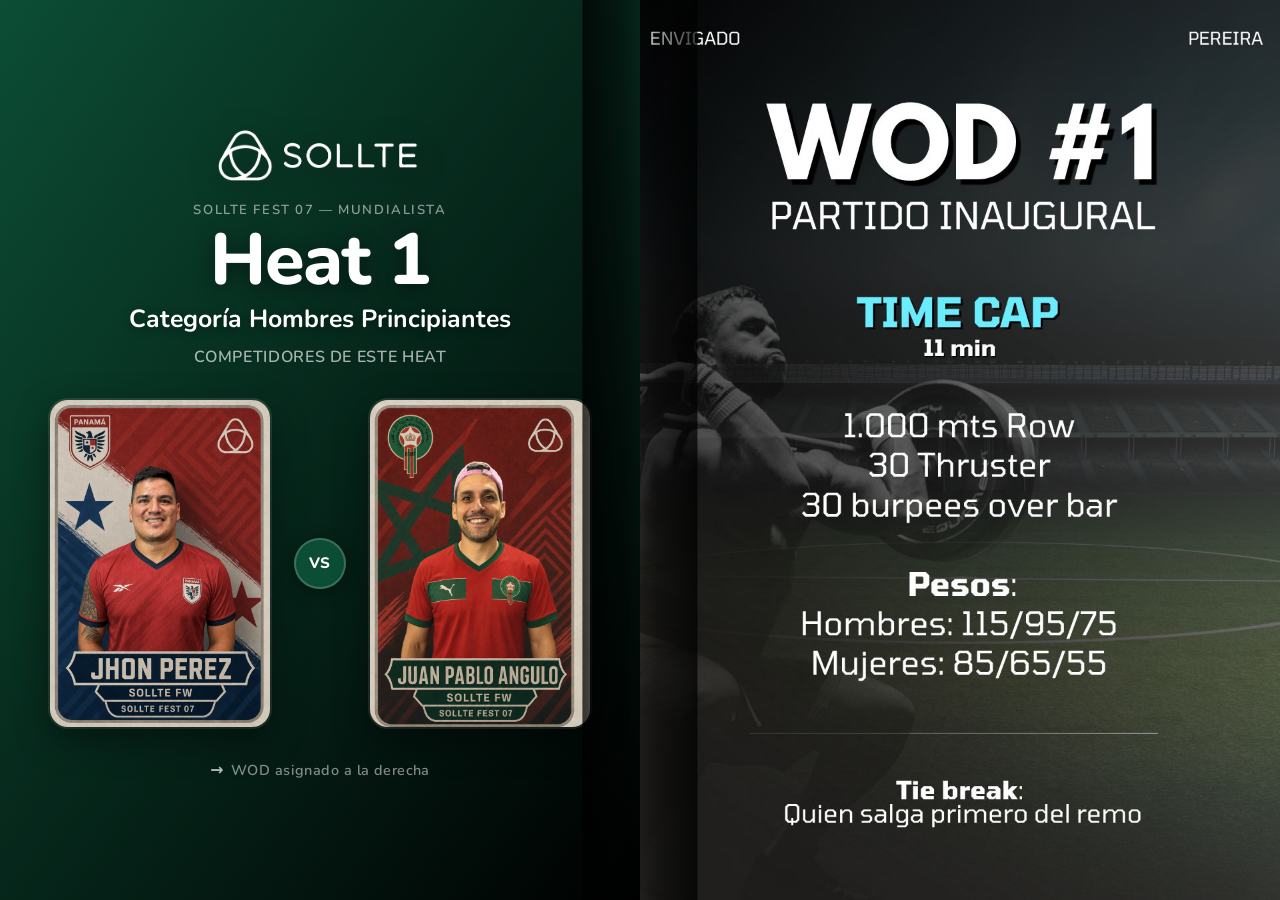
==== heat1/index.html @ 07750040 "Sollte fest 07" ====
<!DOCTYPE html>
<html lang="es">
<head>
  <meta charset="UTF-8" />
  <title>Heat — Sollte Fest 07</title>
  <meta name="viewport" content="width=device-width, initial-scale=1" />
  <meta name="description" content="Heat — Sollte Fest 07 — Mundialista" />
  <meta name="theme-color" content="#0c4d35" />
  <link rel="preconnect" href="https://fonts.googleapis.com">
  <link rel="preconnect" href="https://fonts.gstatic.com" crossorigin>
  <link href="https://fonts.googleapis.com/css2?family=Nunito:wght@400;600;700;800&display=swap" rel="stylesheet">
  <link rel="stylesheet" href="../style.css">
  <link rel="stylesheet" href="../heat/heat.css">
</head>
<body class="heat-page">
  <div class="heat-layout">
    <section class="heat-panel heat-panel--athletes" aria-labelledby="heatTitle">
      <header class="heat-header">
        <img
          src="../assets/sollte_logo_nombre_icono.png"
          alt="Sollte Fest"
          class="heat-logo"
          onerror="this.style.display='none'"
        />
        <p class="heat-eyebrow">Sollte Fest 07 — Mundialista</p>
        <h1 class="heat-title" id="heatTitle">Heat</h1>
        <p class="heat-category" id="heatCategory">Categoría</p>
        <p class="heat-subtitle">Competidores de este heat</p>
      </header>

      <div class="heat-matchup" id="heatMatchup"></div>

      <p class="heat-wod-hint">
        <span class="heat-wod-hint__arrow" aria-hidden="true">→</span>
        WOD asignado a la derecha
      </p>
    </section>

    <section class="heat-panel heat-panel--wod" aria-label="WOD del heat">
      <div class="heat-wod-frame">
        <img
          src="../assets/wods/wod1.jpeg"
          alt="WOD #1 — Partido Inaugural. Time cap 11 min: 1.000 mts Row, 30 Thruster, 30 burpees over bar"
        />
      </div>
    </section>
  </div>

  <script src="../heat/heat.js"></script>
</body>
</html>
---- style.css ----
:root {
    --panel: #ffffffdd;
    --accent: #0c4d35;
    --accent-dark: #083828;
    --text: #111;
    --text-secondary: #555;
    --border: #e2e5e9;
    --radius: 16px;
    --transition: 0.2s ease;
    --bg-green: #0c4d35;
    --success: #4caf50;
    --warning: #ff9800;
    --error: #f44336;
    font-family: 'Nunito', 'Inter', system-ui, -apple-system, BlinkMacSystemFont, "Segoe UI", Roboto, Oxygen;
  }
  
  * { box-sizing: border-box; }
  
  body {
    margin: 0;
    min-height: 100vh;
    display: flex;
    flex-direction: column;
    background: linear-gradient(to bottom right, var(--bg-green) 0%, #000000 100%);
    background-attachment: fixed;
    position: relative;
    overflow-x: hidden;
  }

  main {
    position: relative;
    z-index: 1;
    flex: 1;
    display: flex;
    flex-direction: column;
    gap: clamp(1rem, 2.5vw, 1.75rem);
    padding: clamp(1rem, 2.5vw, 1.75rem) clamp(1rem, 3vw, 2.5rem) clamp(2rem, 5vw, 4rem);
    width: 100%;
    max-width: 1400px;
    margin: 0 auto;
  }
  
  .hero {
    display:flex; justify-content:center; align-items:center;
    min-height:200px;
    text-align: center;
  }
  
  .hero-content {
    display: flex;
    flex-direction: column;
    align-items: center;
    gap: 1.5rem;
  }
  
  .hero-logo img {
    max-width:300px; width:100%;
    filter: drop-shadow(0 8px 20px rgba(0,0,0,.25));
  }
  
  .hero-title {
    font-family: 'Nunito', sans-serif;
    font-size: clamp(2rem, 4vw, 3.5rem);
    font-weight: 800;
    color: #fff;
    margin: 0;
    text-shadow: 0 2px 12px rgba(13, 77, 53, 0.55), 0 1px 3px rgba(0, 0, 0, 0.35);
    letter-spacing: -0.5px;
  }
  
  .results-section { 
    position:relative; 
    max-width: 1200px;
    margin: 0 auto;
    width: 100%;
  }
  
  .results-header {
    display: flex;
    justify-content: space-between;
    align-items: center;
    margin-bottom: 1rem;
    flex-wrap: wrap;
    gap: 1rem;
  }
  
  .results-title {
    font-family: 'Nunito', sans-serif;
    font-size: clamp(1.5rem, 3vw, 2rem);
    font-weight: 700;
    color: #fff;
    margin: 0;
    text-shadow: 0 2px 10px rgba(0, 0, 0, 0.35);
  }
  
  .results-controls { 
    display:flex; 
    gap:.75rem; 
    align-items:center; 
    flex-wrap:wrap; 
  }

  .results-controls label {
    color: #fff;
    text-shadow: 0 1px 6px rgba(0, 0, 0, 0.35);
    font-weight: 600;
  }
  
  .results-controls button {
    font: inherit;
    padding: .55rem .9rem;
    border-radius: var(--radius);
    border: 1px solid var(--border);
    background: #fff;
    cursor: pointer;
    transition: var(--transition);
  }

  .results-controls button:focus {
    outline: 2px solid var(--accent);
    outline-offset: 2px;
  }

  .visually-hidden {
    position: absolute;
    width: 1px;
    height: 1px;
    padding: 0;
    margin: -1px;
    overflow: hidden;
    clip: rect(0, 0, 0, 0);
    border: 0;
  }

  .categoria-picker {
    display: flex;
    flex-direction: column;
    gap: 0.35rem;
    min-width: min(100%, 300px);
    flex: 1 1 220px;
  }

  .categoria-picker__label {
    font-size: clamp(0.85rem, 2vw, 0.95rem);
    font-weight: 600;
    color: #fff;
    text-shadow: 0 1px 6px rgba(0, 0, 0, 0.35);
  }

  .categoria-picker__wrap {
    position: relative;
  }

  .categoria-picker__trigger {
    width: 100%;
    display: flex;
    align-items: center;
    justify-content: space-between;
    gap: 0.5rem;
    padding: 0.7rem 1rem;
    font: inherit;
    font-size: clamp(1rem, 2.8vw, 1.1rem);
    font-weight: 700;
    color: var(--text);
    background: #fff;
    border: 1px solid var(--border);
    border-radius: var(--radius);
    cursor: pointer;
    min-height: 50px;
    transition: var(--transition);
    box-shadow: 0 2px 10px rgba(0, 0, 0, 0.1);
  }

  .categoria-picker__trigger:hover {
    border-color: var(--accent);
  }

  .categoria-picker__trigger[aria-expanded="true"] {
    border-color: var(--accent);
    box-shadow: 0 0 0 3px rgba(12, 77, 53, 0.18);
  }

  .categoria-picker__value {
    text-align: left;
    flex: 1;
    white-space: nowrap;
    overflow: hidden;
    text-overflow: ellipsis;
  }

  .categoria-picker__icon {
    color: var(--accent);
    font-size: 1rem;
    line-height: 1;
    transition: transform 0.2s ease;
    flex-shrink: 0;
  }

  .categoria-picker__trigger[aria-expanded="true"] .categoria-picker__icon {
    transform: rotate(180deg);
  }

  .categoria-picker__menu {
    position: absolute;
    top: calc(100% + 8px);
    left: 0;
    right: 0;
    z-index: 200;
    margin: 0;
    padding: 0.45rem;
    list-style: none;
    background: #fff;
    border: 1px solid var(--border);
    border-radius: var(--radius);
    box-shadow: 0 10px 32px rgba(0, 0, 0, 0.2);
    max-height: min(65vh, 340px);
    overflow-y: auto;
    -webkit-overflow-scrolling: touch;
  }

  .categoria-picker__menu:not([hidden]) {
    display: block;
  }

  .categoria-picker__menu [role="option"] {
    display: flex;
    align-items: center;
    gap: 0.65rem;
    padding: 0.85rem 1rem;
    font-size: clamp(1rem, 2.8vw, 1.1rem);
    font-weight: 600;
    color: var(--text);
    border-radius: calc(var(--radius) - 4px);
    cursor: pointer;
    min-height: 50px;
    transition: background 0.15s ease;
  }

  .categoria-picker__menu [role="option"]::before {
    content: '';
    width: 1.1rem;
    flex-shrink: 0;
    font-weight: 800;
    text-align: center;
  }

  .categoria-picker__menu [role="option"].is-selected::before {
    content: '✓';
    color: #fff;
  }

  .categoria-picker__menu [role="option"]:hover,
  .categoria-picker__menu [role="option"]:focus {
    background: #e8f2ee;
    outline: none;
  }

  .categoria-picker__menu [role="option"].is-selected {
    background: var(--accent);
    color: #fff;
  }

  .categoria-picker__menu [role="option"].is-selected:hover {
    background: var(--accent-dark);
  }
  
  .results-controls button {
    background: var(--accent);
    border:1px solid var(--accent-dark);
    color: #fff;
    font-weight:600;
    min-width: 44px;
    height: 44px;
    display: flex;
    align-items: center;
    justify-content: center;
  }
  
  .results-controls button:hover { 
    background:var(--accent-dark); 
    color:#fff; 
    transform: translateY(-1px);
    box-shadow: 0 4px 12px rgba(12, 77, 53, 0.35);
  }
  
  .inline {
    font-size:.8rem; display:flex; gap:.4rem; align-items:center;
    background:#ffffff80; padding:.45rem .7rem;
    border:1px solid var(--border);
    border-radius: var(--radius);
    backdrop-filter: blur(6px);
  }
  
  .table-wrapper {
    background: var(--panel);
    border:1px solid var(--border);
    border-radius: var(--radius);
    padding:1rem;
    box-shadow:0 6px 22px -10px rgba(0,0,0,.25);
    backdrop-filter: blur(14px) saturate(1.2);
    width: 100%;
    position: relative;
  }
  
  .update-info {
    position: absolute;
    bottom: 0.5rem;
    right: 1rem;
    font-size:.7rem; 
    color:var(--text-secondary);
    background: rgba(255,255,255,0.8);
    padding: 0.25rem 0.5rem;
    border-radius: 4px;
    backdrop-filter: blur(4px);
  }
  
  /* Tabla responsiva sin scroll horizontal - nombres completos */
  #tablaResultados { 
    width:100%; 
    border-collapse:collapse; 
    font-size:.9rem; 
    table-layout: fixed;
  }
  
  #tablaResultados thead th {
    text-align:left; 
    padding:.65rem .6rem;
    background:linear-gradient(135deg, #1b1b1b, #2d2d2d); 
    color:#fff;
    font-weight:600; 
    letter-spacing:.5px;
    border-bottom: 2px solid var(--accent);
  }
  
  /* Definir anchos de columnas */
  #tablaResultados th:nth-child(1), 
  #tablaResultados td:nth-child(1) {
    width: 60px; /* Columna del ranking */
  }
  
  #tablaResultados th:nth-child(2), 
  #tablaResultados td:nth-child(2) {
    width: calc(100% - 120px); /* Columna del equipo (resto del espacio) */
  }
  
  #tablaResultados th:nth-child(3), 
  #tablaResultados td:nth-child(3) {
    width: 60px; /* Columna del total */
    text-align: center;
  }
  
  #tablaResultados tbody td {
    padding:.55rem .6rem;
    border-bottom:1px solid var(--border);
    transition: var(--transition);
    vertical-align: top; /* Cambiado a top para mejor alineación con múltiples líneas */
  }
  
  #tablaResultados tbody tr:last-child td { border-bottom:none; }
  #tablaResultados tbody tr { 
    transition:var(--transition); 
    cursor: pointer;
  }
  #tablaResultados tbody tr:hover { 
    background: linear-gradient(90deg, #e8f2ee, #d4ebe3);
    transform: translateX(2px);
  }
  
  /* Estilos para filas desplegables */
  .team-row {
    background: #fafafa;
  }
  
  .team-row:hover {
    background: linear-gradient(90deg, #e8f2ee, #d4ebe3);
  }
  
  .team-name {
    cursor: pointer;
    font-weight: 600;
    color: var(--text);
    transition: var(--transition);
    display: block;
    word-wrap: break-word; /* Permite saltos de línea en palabras largas */
    word-break: break-word; /* Rompe palabras muy largas si es necesario */
    white-space: normal; /* Permite múltiples líneas */
    line-height: 1.3; /* Mejor espaciado entre líneas */
    min-height: 1.3em; /* Altura mínima para una línea */
  }
  
  .team-name:hover {
    color: var(--accent-dark);
  }
  
  .expand-icon {
    display: inline-block;
    margin-right: 0.5rem;
    transition: var(--transition);
    font-weight: bold;
    color: var(--accent);
    flex-shrink: 0;
    vertical-align: top; /* Alinea el icono con la primera línea */
    margin-top: 0.1rem; /* Ajuste fino para alineación */
  }
  
  .expand-icon.expanded {
    transform: rotate(90deg);
  }
  
  .wod-details {
    display: none;
    background: #f8f9fa;
    border-left: 4px solid var(--accent);
  }
  
  .wod-details.show {
    display: table-row;
  }
  
  .wod-details td {
    padding: 0.75rem 0.6rem;
    background: #f8f9fa;
    font-size: 0.85rem;
    color: var(--text-secondary);
  }
  
  .wod-details td:first-child {
    padding-left: 2rem;
  }
  
  .rank-badge {
    font-weight:600; 
    background:var(--accent);
    color: #fff;
    border-radius:999px; 
    padding:.28rem .55rem;
    display:inline-block; 
    min-width:2rem; 
    text-align:center;
    transition: var(--transition);
    vertical-align: top; /* Alinea con la primera línea del nombre */
    margin-top: 0.1rem; /* Ajuste fino para alineación */
  }
  .top1 { 
    background: linear-gradient(135deg,#ffd700,#ffed4e); 
    color: #000;
    font-weight: 700;
    box-shadow: 0 2px 8px rgba(255, 215, 0, 0.4);
  }
  .top2 { 
    background: linear-gradient(135deg,#c0c0c0,#e6e6e6); 
    color: #333;
    font-weight: 700;
    box-shadow: 0 2px 8px rgba(192, 192, 192, 0.4);
  }
  .top3 { 
    background: linear-gradient(135deg,#cd7f32,#e4b37a); 
    color: #fff;
    font-weight: 700;
    box-shadow: 0 2px 8px rgba(205, 127, 50, 0.4);
  }
  
  /* Responsive - Mobile First */
  @media (max-width:480px){
    .results-header { 
      flex-direction: column;
      align-items: stretch;
    }
    .results-controls { 
      flex-direction: column;
      align-items: stretch;
    }
    .categoria-picker {
      width: 100%;
      min-width: 0;
      flex: none;
    }
    .results-title {
      font-size: 1.5rem;
      text-align: center;
    }
    .hero {
      min-height: 140px;
    }
    .hero-content {
      gap: 0.85rem;
    }
    .hero-logo img {
      max-width: 200px;
    }
    .hero-title {
      font-size: clamp(1.35rem, 5vw, 2rem);
      line-height: 1.15;
    }
    .update-info {
      position: static;
      text-align: center;
      margin-top: 1rem;
    }
    
    /* Ajustes específicos para móviles */
    #tablaResultados {
      font-size: 0.8rem;
    }
    
    #tablaResultados th:nth-child(1), 
    #tablaResultados td:nth-child(1) {
      width: 50px; /* Ranking más pequeño en móviles */
    }
    
    #tablaResultados th:nth-child(2), 
    #tablaResultados td:nth-child(2) {
      width: calc(100% - 110px); /* Más espacio para nombres */
    }
    
    #tablaResultados th:nth-child(3), 
    #tablaResultados td:nth-child(3) {
      width: 60px; /* Total */
    }
    
    #tablaResultados thead th,
    #tablaResultados tbody td {
      padding: 0.4rem 0.3rem;
    }
    
    .team-name {
      font-size: 0.75rem;
      line-height: 1.2; /* Espaciado más compacto en móviles */
    }
    
    .expand-icon {
      margin-right: 0.3rem;
      font-size: 0.8rem;
    }
    
    .rank-badge {
      padding: 0.2rem 0.4rem;
      min-width: 1.8rem;
      font-size: 0.75rem;
    }
  }
  
  @media (max-width:780px) and (min-width:481px){
    .results-header { 
      flex-direction: column;
      align-items: stretch;
    }
    .results-controls { 
      justify-content: center;
    }
    .inline { order:4; }
    .update-info {
      position: static;
      text-align: center;
      margin-top: 1rem;
    }
    
    #tablaResultados {
      font-size: 0.85rem;
    }
    
    .team-name {
      font-size: 0.8rem;
      line-height: 1.25;
    }
  }
  
  footer {
    position: relative;
    z-index: 2;
    text-align: center;
    padding: clamp(0.75rem, 2vw, 1.25rem);
    font-size: clamp(0.65rem, 1.5vw, 0.8rem);
    color: var(--text-secondary);
    background: #ffffffc9;
    backdrop-filter: blur(8px);
    flex-shrink: 0;
  }
  
  /* Animaciones de carga */
  @keyframes fadeIn {
    from { opacity: 0; transform: translateY(10px); }
    to { opacity: 1; transform: translateY(0); }
  }
  
  .results-section {
    animation: fadeIn 0.5s ease-out;
  }
  
  /* Mensaje placeholder / sin datos */
  #tablaResultados tbody tr td[colspan],
  #tablaResultados tbody tr td.results-placeholder {
    text-align: center;
    padding: 2.5rem 1.5rem !important;
    color: var(--text-secondary);
    font-style: normal;
  }

  .results-placeholder {
    font-size: clamp(1rem, 2.5vw, 1.15rem);
    font-weight: 600;
    line-height: 1.5;
    color: var(--text-secondary);
  }

.patrocinadores-section {
  margin-top: clamp(1.5rem, 4vw, 2.5rem);
  margin-bottom: clamp(1rem, 3vw, 2rem);
  padding: 0 clamp(0.25rem, 2vw, 1rem);
  text-align: center;
  width: 100%;
}

.patrocinadores-title {
  font-family: 'Nunito', sans-serif;
  font-size: clamp(1.1rem, 2.5vw, 1.6rem);
  font-weight: 700;
  margin-bottom: clamp(0.9rem, 2.5vw, 1.5rem);
  color: #fff;
  letter-spacing: 1px;
  text-shadow: 0 2px 10px rgba(0, 0, 0, 0.4);
}

.patrocinadores-grid {
  display: grid;
  grid-template-columns: repeat(3, minmax(0, 1fr));
  gap: clamp(0.55rem, 2vw, 1.25rem);
  justify-items: center;
  width: 100%;
  max-width: min(100%, 540px);
  margin: 0 auto;
}

.patrocinador-logo-box {
  width: 100%;
  max-width: 130px;
  aspect-ratio: 1;
  background: rgba(255, 255, 255, 0.92);
  border-radius: clamp(12px, 2vw, 18px);
  box-shadow: 0 4px 18px 0 rgba(0, 0, 0, 0.15), 0 1.5px 6px 0 rgba(0, 0, 0, 0.1);
  display: flex;
  align-items: center;
  justify-content: center;
  overflow: hidden;
  transition: box-shadow 0.2s, transform 0.2s;
}

.patrocinador-logo-box:hover {
  box-shadow: 0 8px 24px 0 rgba(0, 0, 0, 0.2), 0 2px 8px 0 rgba(0, 0, 0, 0.13);
  transform: translateY(-2px);
}

.patrocinador-logo-img {
  max-width: 82%;
  max-height: 82%;
  width: auto;
  height: auto;
  object-fit: contain;
  background: #fff;
  border-radius: clamp(8px, 1.5vw, 12px);
  box-shadow: 0 0 0 2px #fff, 0 2px 8px 0 rgba(0, 0, 0, 0.07);
}

/* Tablet: 3×2 */
@media (min-width: 600px) {
  .patrocinadores-grid {
    max-width: 620px;
    gap: clamp(0.75rem, 2vw, 1.25rem);
  }

  .patrocinador-logo-box {
    max-width: 150px;
  }
}

/* Desktop: fila única (5 o 6 logos) */
@media (min-width: 900px) {
  .patrocinadores-grid {
    grid-template-columns: repeat(auto-fit, minmax(130px, 1fr));
    max-width: 960px;
    gap: 1.25rem;
  }

  .patrocinador-logo-box {
    max-width: 140px;
  }
}

/* Monitores grandes */
@media (min-width: 1200px) {
  .patrocinadores-grid {
    max-width: 1100px;
    gap: 1.5rem;
  }

  .patrocinador-logo-box {
    max-width: 155px;
  }
}

/* TV / pantallas muy grandes */
@media (min-width: 1920px) {
  main {
    max-width: 1800px;
    gap: 2.5rem;
    padding: 2.5rem 4rem 5rem;
  }

  .hero-logo img {
    max-width: 420px;
  }

  .hero-title {
    font-size: 4rem;
  }

  .results-title {
    font-size: 2.5rem;
  }

  #tablaResultados {
    font-size: 1.15rem;
  }

  .patrocinadores-title {
    font-size: 2rem;
  }

  .patrocinadores-grid {
    max-width: 1500px;
    gap: 2rem;
  }

  .patrocinador-logo-box {
    max-width: 200px;
  }
}
  
.descalificado-row {
  background: #d32f2f !important;
  color: #fff !important;
}
.descalificado-row td, .descalificado-row th {
  color: #fff !important;
}

.leader-banner {
  display: inline-flex;
  align-items: center;
  margin-left: 0.9rem;
  margin-right: 0;
  position: relative;
  height: 1.3rem;
}
.leader-banner + .classificado-banner {
  margin-left: 10px;
}
.leader-ribbon {
  background: linear-gradient(90deg, #c62828 0%, #e53935 100%);
  color: #fff;
  font-weight: 800;
  font-size: 0.82rem;
  padding: 0.08rem 0.7rem;
  border-radius: 0.25rem;
  box-shadow: 0 2px 8px rgba(198,40,40,0.15);
  letter-spacing: 1px;
  position: relative;
  z-index: 1;
  text-shadow: 1px 1px 2px rgba(0,0,0,0.08);
}
.leader-ribbon::before, .leader-ribbon::after {
  content: '';
  position: absolute;
  top: 50%;
  width: 0.4rem;
  height: 0.7rem;
  background: #b71c1c;
  z-index: 0;
  transform: translateY(-50%);
}
.leader-ribbon::before {
  left: -0.4rem;
  clip-path: polygon(100% 0, 0 50%, 100% 100%);
}
.leader-ribbon::after {
  right: -0.4rem;
  clip-path: polygon(0 0, 100% 50%, 0 100%);
}
.classificado-banner {
  display: inline-flex;
  align-items: center;
  margin-left: 0.6rem;
  margin-right: 0;
  position: relative;
  height: 1.1rem;
}
.classificado-ribbon {
  background: linear-gradient(90deg, #388e3c 0%, #43a047 100%);
  color: #fff;
  font-weight: 700;
  font-size: 0.75rem;
  padding: 0.05rem 0.55rem;
  border-radius: 0.22rem;
  box-shadow: 0 2px 8px rgba(56,142,60,0.12);
  letter-spacing: 1px;
  position: relative;
  z-index: 1;
  text-shadow: 1px 1px 2px rgba(0,0,0,0.08);
}
.classificado-ribbon::before, .classificado-ribbon::after {
  content: '';
  position: absolute;
  top: 50%;
  width: 0.32rem;
  height: 0.55rem;
  background: #2e7031;
  z-index: 0;
  transform: translateY(-50%);
}
.classificado-ribbon::before {
  left: -0.32rem;
  clip-path: polygon(100% 0, 0 50%, 100% 100%);
}
.classificado-ribbon::after {
  right: -0.32rem;
  clip-path: polygon(0 0, 100% 50%, 0 100%);
}
@media (max-width: 600px) {
  .leader-banner {
    height: 1rem;
  }
  .leader-ribbon {
    font-size: 0.7rem;
    padding: 0.05rem 0.45rem;
  }
  .leader-ribbon::before, .leader-ribbon::after {
    width: 0.28rem;
    height: 0.5rem;
  }
  .classificado-banner {
    height: 0.85rem;
  }
  .classificado-ribbon {
    font-size: 0.62rem;
    padding: 0.03rem 0.32rem;
  }
  .classificado-ribbon::before, .classificado-ribbon::after {
    width: 0.18rem;
    height: 0.32rem;
  }
}
---- heat/heat.css ----
.heat-page {
  min-height: 100vh;
  min-height: 100dvh;
  display: flex;
  overflow: hidden;
}

.heat-layout {
  position: relative;
  display: grid;
  grid-template-columns: 1fr 1fr;
  width: 100%;
  min-height: 100vh;
  min-height: 100dvh;
}

.heat-layout::after {
  content: "";
  position: absolute;
  top: 0;
  bottom: 0;
  left: 50%;
  transform: translateX(-50%);
  width: clamp(72px, 9vw, 140px);
  background: linear-gradient(
    to right,
    rgba(0, 0, 0, 0.75) 0%,
    rgba(0, 0, 0, 0.35) 35%,
    transparent 50%,
    rgba(0, 0, 0, 0.35) 65%,
    rgba(0, 0, 0, 0.75) 100%
  );
  pointer-events: none;
  z-index: 2;
}

.heat-panel--athletes {
  position: relative;
  display: flex;
  flex-direction: column;
  align-items: center;
  justify-content: center;
  gap: clamp(1.25rem, 3vw, 2rem);
  padding: clamp(1.25rem, 3.5vw, 3rem);
  background: linear-gradient(to bottom right, var(--bg-green) 0%, #000000 100%);
}

.heat-header {
  display: flex;
  flex-direction: column;
  align-items: center;
  text-align: center;
  width: 100%;
}

.heat-logo {
  display: block;
  max-width: clamp(140px, 22vw, 220px);
  width: 100%;
  margin: 0 auto 0.75rem;
  filter: drop-shadow(0 6px 16px rgba(0, 0, 0, 0.35));
}

.heat-eyebrow {
  margin: 0 0 0.35rem;
  font-size: clamp(0.7rem, 1.6vw, 0.82rem);
  font-weight: 600;
  letter-spacing: 0.12em;
  text-transform: uppercase;
  color: rgba(255, 255, 255, 0.55);
}

.heat-title {
  margin: 0;
  font-size: clamp(2.5rem, 7vw, 4.5rem);
  font-weight: 800;
  line-height: 1;
  color: #fff;
  letter-spacing: -0.02em;
  text-shadow: 0 4px 20px rgba(0, 0, 0, 0.45);
}

.heat-category {
  margin: 0.5rem 0 0;
  font-size: clamp(1rem, 2.4vw, 1.55rem);
  font-weight: 700;
  color: #fff;
  text-shadow: 0 2px 10px rgba(0, 0, 0, 0.35);
  line-height: 1.25;
  max-width: 28ch;
}

.heat-subtitle {
  margin: 0.65rem 0 0;
  font-size: clamp(0.85rem, 2vw, 1rem);
  font-weight: 600;
  color: rgba(255, 255, 255, 0.65);
  letter-spacing: 0.04em;
  text-transform: uppercase;
}

.heat-matchup {
  display: grid;
  grid-template-columns: 1fr auto 1fr;
  align-items: center;
  gap: clamp(0.5rem, 2vw, 1.25rem);
  width: 100%;
  max-width: min(92vw, 560px);
}

.heat-athlete {
  display: flex;
  justify-content: center;
}

.heat-athlete__card {
  width: 100%;
  max-width: clamp(130px, 20vw, 220px);
  border-radius: clamp(12px, 2vw, 18px);
  overflow: hidden;
  box-shadow:
    0 12px 36px rgba(0, 0, 0, 0.45),
    0 0 0 2px rgba(255, 255, 255, 0.12);
  transition: transform 0.25s ease, box-shadow 0.25s ease;
}

.heat-athlete__card:hover {
  transform: translateY(-4px) scale(1.02);
  box-shadow:
    0 18px 44px rgba(0, 0, 0, 0.5),
    0 0 0 2px rgba(255, 255, 255, 0.22);
}

.heat-athlete__card img {
  display: block;
  width: 100%;
  height: auto;
}

.heat-vs {
  display: flex;
  align-items: center;
  justify-content: center;
}

.heat-vs__badge {
  display: flex;
  align-items: center;
  justify-content: center;
  width: clamp(2.4rem, 5vw, 3.2rem);
  height: clamp(2.4rem, 5vw, 3.2rem);
  border-radius: 50%;
  background: var(--accent);
  color: #fff;
  font-size: clamp(0.75rem, 1.8vw, 0.95rem);
  font-weight: 800;
  letter-spacing: 0.05em;
  box-shadow: 0 4px 16px rgba(0, 0, 0, 0.35);
  border: 2px solid rgba(255, 255, 255, 0.2);
}

.heat-wod-hint {
  display: flex;
  align-items: center;
  gap: 0.45rem;
  margin: 0;
  font-size: clamp(0.78rem, 1.8vw, 0.9rem);
  font-weight: 600;
  color: rgba(255, 255, 255, 0.5);
  letter-spacing: 0.03em;
}

.heat-wod-hint__arrow {
  font-size: 1.1em;
  color: rgba(255, 255, 255, 0.7);
}

.heat-panel--wod {
  position: relative;
  display: flex;
  align-items: center;
  justify-content: center;
  background: #000;
  overflow: hidden;
}

.heat-wod-frame {
  position: relative;
  width: 100%;
  height: 100%;
  min-height: 100vh;
  min-height: 100dvh;
  display: flex;
  align-items: center;
  justify-content: center;
}

.heat-wod-frame img {
  width: 100%;
  height: 100%;
  object-fit: cover;
  object-position: center;
}

/* ── Template trio (3 competidores) ── */
.heat-page--trio {
  overflow: auto;
}

.heat-page--trio .heat-panel--athletes {
  gap: clamp(0.85rem, 2vw, 1.5rem);
  padding: clamp(1rem, 3vw, 2.5rem) clamp(1.25rem, 4vw, 2.5rem);
}

.heat-page--trio .heat-logo {
  max-width: clamp(115px, 18vw, 185px);
  margin-bottom: 0.5rem;
}

.heat-page--trio .heat-title {
  font-size: clamp(2rem, 5.5vw, 3.5rem);
}

.heat-page--trio .heat-category {
  font-size: clamp(0.95rem, 2.2vw, 1.25rem);
}

.heat-matchup--trio {
  grid-template-columns: repeat(2, 1fr);
  grid-template-rows: auto auto;
  max-width: min(88vw, 400px);
  gap: clamp(0.5rem, 1.5vw, 1rem) clamp(0.6rem, 2vw, 1.1rem);
  justify-items: center;
  padding-bottom: 0.5rem;
}

.heat-matchup--trio .heat-athlete:nth-child(3) {
  grid-column: 1 / -1;
  justify-self: center;
}

.heat-matchup--trio .heat-athlete__card {
  max-width: clamp(90px, 13vw, 155px);
}

@media (max-width: 1024px) {
  .heat-matchup {
    max-width: 480px;
  }

  .heat-matchup--trio {
    max-width: min(86vw, 360px);
  }

  .heat-matchup--trio .heat-athlete__card {
    max-width: clamp(85px, 14vw, 140px);
  }
}

@media (max-width: 768px) {
  .heat-page {
    overflow: auto;
  }

  .heat-layout {
    grid-template-columns: 1fr;
    grid-template-rows: auto auto;
    min-height: auto;
  }

  .heat-layout::after {
    display: none;
  }

  .heat-panel--athletes::after {
    content: "";
    position: absolute;
    left: 0;
    right: 0;
    bottom: 0;
    height: clamp(48px, 8vw, 80px);
    background: linear-gradient(to bottom, transparent, rgba(0, 0, 0, 0.85));
    pointer-events: none;
    z-index: 1;
  }

  .heat-panel--athletes {
    min-height: auto;
    padding: 1.5rem 1.25rem 2rem;
  }

  .heat-panel--wod {
    min-height: 55vh;
  }

  .heat-wod-frame {
    min-height: 55vh;
  }

  .heat-wod-hint {
    display: none;
  }

  .heat-matchup {
    max-width: 100%;
    gap: 0.5rem;
  }

  .heat-athlete__card {
    max-width: clamp(120px, 38vw, 180px);
  }

  .heat-page--trio .heat-panel--athletes {
    padding: 1.25rem 1rem 1.75rem;
  }

  .heat-matchup--trio {
    max-width: min(90vw, 300px);
    gap: 0.45rem 0.65rem;
  }

  .heat-matchup--trio .heat-athlete__card {
    max-width: clamp(78px, 26vw, 118px);
  }
}

@media (min-width: 1600px) {
  .heat-title {
    font-size: 5rem;
  }

  .heat-category {
    font-size: 1.75rem;
  }

  .heat-matchup {
    max-width: 680px;
    gap: 2rem;
  }

  .heat-athlete__card {
    max-width: 260px;
  }

  .heat-vs__badge {
    width: 3.5rem;
    height: 3.5rem;
    font-size: 1.1rem;
  }

  .heat-matchup--trio {
    max-width: 480px;
    gap: 1rem 1.5rem;
  }

  .heat-matchup--trio .heat-athlete__card {
    max-width: 175px;
  }
}

@media (min-width: 1920px) {
  .heat-panel--athletes {
    padding: 4rem;
  }

  .heat-athlete__card {
    max-width: 300px;
  }

  .heat-matchup--trio {
    max-width: 540px;
    gap: 1.25rem 1.75rem;
  }

  .heat-matchup--trio .heat-athlete__card {
    max-width: 195px;
  }
}
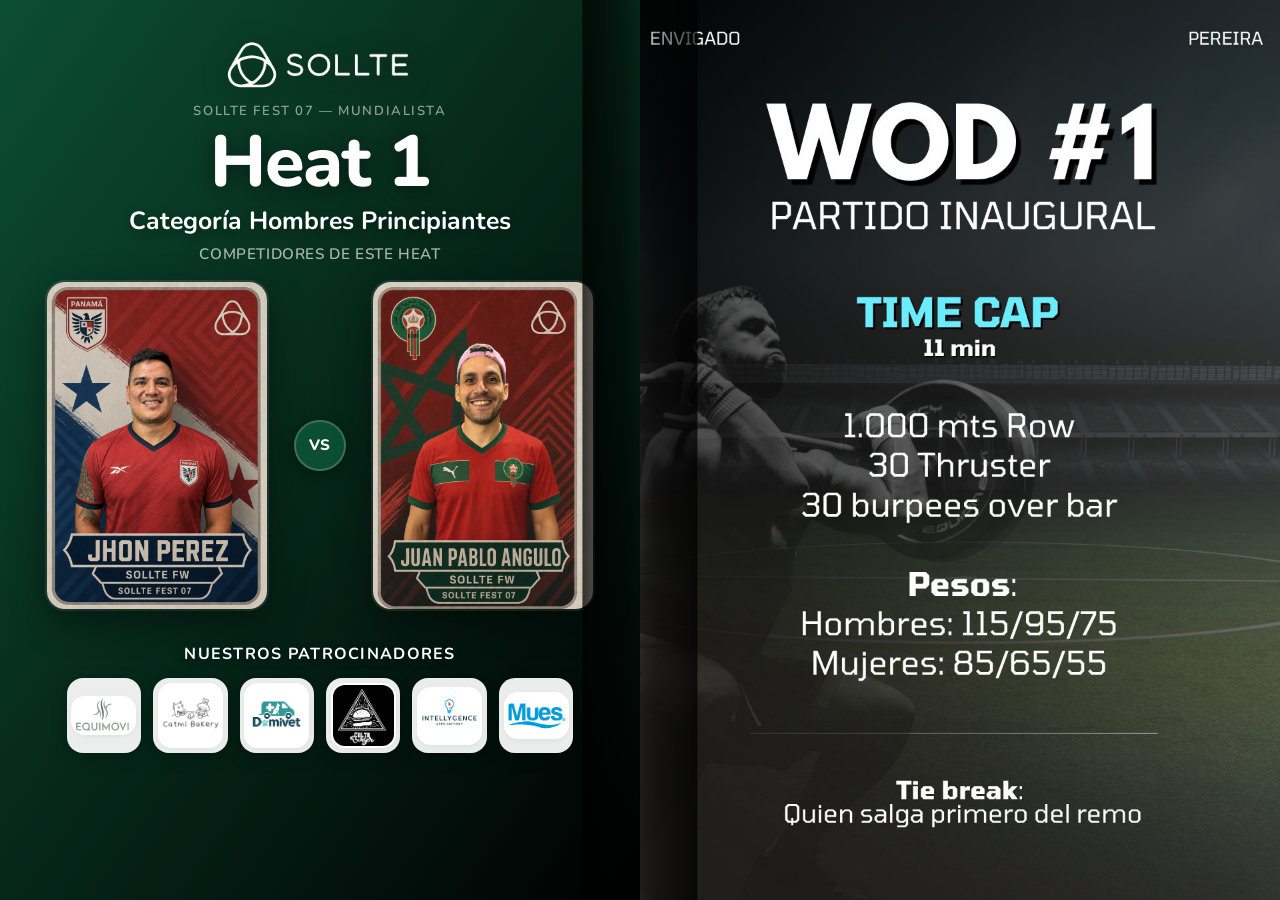
==== commit d21cdd9f: "Sollte fest 07" ====
--- a/heat1/index.html
+++ b/heat1/index.html
@@ -15,25 +15,27 @@
 <body class="heat-page">
   <div class="heat-layout">
     <section class="heat-panel heat-panel--athletes" aria-labelledby="heatTitle">
-      <header class="heat-header">
-        <img
-          src="../assets/sollte_logo_nombre_icono.png"
-          alt="Sollte Fest"
-          class="heat-logo"
-          onerror="this.style.display='none'"
-        />
-        <p class="heat-eyebrow">Sollte Fest 07 — Mundialista</p>
-        <h1 class="heat-title" id="heatTitle">Heat</h1>
-        <p class="heat-category" id="heatCategory">Categoría</p>
-        <p class="heat-subtitle">Competidores de este heat</p>
-      </header>
+      <div class="heat-panel__inner">
+        <header class="heat-header">
+          <img
+            src="../assets/sollte_logo_nombre_icono.png"
+            alt="Sollte Fest"
+            class="heat-logo"
+            onerror="this.style.display='none'"
+          />
+          <p class="heat-eyebrow">Sollte Fest 07 — Mundialista</p>
+          <h1 class="heat-title" id="heatTitle">Heat</h1>
+          <p class="heat-category" id="heatCategory">Categoría</p>
+          <p class="heat-subtitle">Competidores de este heat</p>
+        </header>
 
-      <div class="heat-matchup" id="heatMatchup"></div>
+        <div class="heat-matchup" id="heatMatchup"></div>
 
-      <p class="heat-wod-hint">
-        <span class="heat-wod-hint__arrow" aria-hidden="true">→</span>
-        WOD asignado a la derecha
-      </p>
+        <section class="heat-sponsors" aria-label="Patrocinadores">
+          <p class="heat-sponsors__title">Nuestros Patrocinadores</p>
+          <div class="heat-sponsors__grid" id="heatSponsorsGrid"></div>
+        </section>
+      </div>
     </section>
 
     <section class="heat-panel heat-panel--wod" aria-label="WOD del heat">
--- a/heat/heat.css
+++ b/heat/heat.css
@@ -8,8 +8,10 @@
 .heat-layout {
   position: relative;
   display: grid;
-  grid-template-columns: 1fr 1fr;
-  width: 100%;
+  grid-template-columns: minmax(0, 1fr) minmax(0, 1fr);
+  width: 100%;
+  height: 100vh;
+  height: 100dvh;
   min-height: 100vh;
   min-height: 100dvh;
 }
@@ -39,10 +41,30 @@
   display: flex;
   flex-direction: column;
   align-items: center;
-  justify-content: center;
-  gap: clamp(1.25rem, 3vw, 2rem);
-  padding: clamp(1.25rem, 3.5vw, 3rem);
+  justify-content: flex-start;
+  min-width: 0;
+  max-height: 100vh;
+  max-height: 100dvh;
+  padding: clamp(0.75rem, 2vw, 1.5rem) clamp(1rem, 3vw, 2.5rem) clamp(1rem, 2.5vw, 1.75rem);
   background: linear-gradient(to bottom right, var(--bg-green) 0%, #000000 100%);
+  overflow-x: hidden;
+  overflow-y: auto;
+}
+
+.heat-panel__inner {
+  display: flex;
+  flex-direction: column;
+  align-items: center;
+  width: 100%;
+  max-width: 100%;
+  gap: clamp(0.65rem, 1.8vw, 1.1rem);
+  margin-top: clamp(0.15rem, 1vw, 0.5rem);
+}
+
+.heat-header,
+.heat-matchup {
+  width: 100%;
+  max-width: 520px;
 }
 
 .heat-header {
@@ -55,10 +77,10 @@
 
 .heat-logo {
   display: block;
-  max-width: clamp(140px, 22vw, 220px);
-  width: 100%;
-  margin: 0 auto 0.75rem;
-  filter: drop-shadow(0 6px 16px rgba(0, 0, 0, 0.35));
+  max-width: clamp(130px, 20vw, 200px);
+  width: 100%;
+  margin: 0 auto 0.45rem;
+  filter: drop-shadow(0 4px 14px rgba(0, 0, 0, 0.4));
 }
 
 .heat-eyebrow {
@@ -91,12 +113,64 @@
 }
 
 .heat-subtitle {
-  margin: 0.65rem 0 0;
-  font-size: clamp(0.85rem, 2vw, 1rem);
+  margin: 0.45rem 0 0;
+  font-size: clamp(0.8rem, 1.8vw, 0.95rem);
   font-weight: 600;
   color: rgba(255, 255, 255, 0.65);
   letter-spacing: 0.04em;
   text-transform: uppercase;
+}
+
+/* Patrocinadores — grid estático como index */
+.heat-sponsors {
+  width: 90%;
+  text-align: center;
+  margin-top: clamp(0.5rem, 1.5vw, 1rem);
+}
+
+.heat-sponsors__title {
+  margin: 0 0 clamp(0.55rem, 1.5vw, 0.85rem);
+  font-size: clamp(0.8rem, 1.8vw, 1rem);
+  font-weight: 700;
+  color: #fff;
+  letter-spacing: 0.08em;
+  text-transform: uppercase;
+  text-shadow: 0 2px 10px rgba(0, 0, 0, 0.4);
+}
+
+.heat-sponsors__grid {
+  display: grid;
+  grid-template-columns: repeat(6, minmax(0, 1fr));
+  gap: clamp(0.45rem, 1.2vw, 0.75rem);
+  width: 100%;
+  margin: 0 auto;
+}
+
+.heat-sponsors .patrocinador-logo-box.heat-sponsor-box {
+  width: 100%;
+  max-width: none;
+  min-width: 0;
+  aspect-ratio: 1;
+  overflow: hidden;
+  border-radius: clamp(12px, 1.8vw, 16px);
+  background: rgba(255, 255, 255, 0.92);
+  box-shadow: 0 4px 18px 0 rgba(0, 0, 0, 0.15), 0 1.5px 6px 0 rgba(0, 0, 0, 0.1);
+}
+
+.heat-sponsors .heat-sponsor-box:hover {
+  transform: none;
+  box-shadow: 0 4px 18px 0 rgba(0, 0, 0, 0.15), 0 1.5px 6px 0 rgba(0, 0, 0, 0.1);
+}
+
+.heat-sponsors .heat-sponsor-box .patrocinador-logo-img {
+  display: block;
+  max-width: 82%;
+  max-height: 82%;
+  width: auto;
+  height: auto;
+  object-fit: contain;
+  border-radius: clamp(8px, 1.2vw, 12px);
+  box-shadow: 0 0 0 2px #fff, 0 2px 8px 0 rgba(0, 0, 0, 0.07);
 }
 
 .heat-matchup {
@@ -159,43 +233,24 @@
   border: 2px solid rgba(255, 255, 255, 0.2);
 }
 
-.heat-wod-hint {
-  display: flex;
-  align-items: center;
-  gap: 0.45rem;
-  margin: 0;
-  font-size: clamp(0.78rem, 1.8vw, 0.9rem);
-  font-weight: 600;
-  color: rgba(255, 255, 255, 0.5);
-  letter-spacing: 0.03em;
-}
-
-.heat-wod-hint__arrow {
-  font-size: 1.1em;
-  color: rgba(255, 255, 255, 0.7);
-}
-
 .heat-panel--wod {
   position: relative;
-  display: flex;
-  align-items: center;
-  justify-content: center;
+  min-width: 0;
+  height: 100vh;
+  height: 100dvh;
   background: #000;
   overflow: hidden;
 }
 
 .heat-wod-frame {
-  position: relative;
+  position: absolute;
+  inset: 0;
   width: 100%;
   height: 100%;
-  min-height: 100vh;
-  min-height: 100dvh;
-  display: flex;
-  align-items: center;
-  justify-content: center;
 }
 
 .heat-wod-frame img {
+  display: block;
   width: 100%;
   height: 100%;
   object-fit: cover;
@@ -203,13 +258,12 @@
 }
 
 /* ── Template trio (3 competidores) ── */
-.heat-page--trio {
-  overflow: auto;
-}
-
 .heat-page--trio .heat-panel--athletes {
-  gap: clamp(0.85rem, 2vw, 1.5rem);
-  padding: clamp(1rem, 3vw, 2.5rem) clamp(1.25rem, 4vw, 2.5rem);
+  padding: clamp(0.65rem, 2vw, 1.25rem) clamp(1rem, 3.5vw, 2rem) clamp(0.85rem, 2vw, 1.5rem);
+}
+
+.heat-page--trio .heat-panel__inner {
+  gap: clamp(0.5rem, 1.5vw, 0.85rem);
 }
 
 .heat-page--trio .heat-logo {
@@ -297,10 +351,6 @@
     min-height: 55vh;
   }
 
-  .heat-wod-hint {
-    display: none;
-  }
-
   .heat-matchup {
     max-width: 100%;
     gap: 0.5rem;
@@ -311,7 +361,16 @@
   }
 
   .heat-page--trio .heat-panel--athletes {
-    padding: 1.25rem 1rem 1.75rem;
+    padding: 1rem 0.85rem 1.25rem;
+  }
+
+  .heat-sponsors {
+    width: 92%;
+  }
+
+  .heat-sponsors__grid {
+    grid-template-columns: repeat(3, minmax(0, 1fr));
+    gap: 0.55rem;
   }
 
   .heat-matchup--trio {
@@ -360,7 +419,7 @@
 
 @media (min-width: 1920px) {
   .heat-panel--athletes {
-    padding: 4rem;
+    padding: 2rem 3.5rem 2.5rem;
   }
 
   .heat-athlete__card {
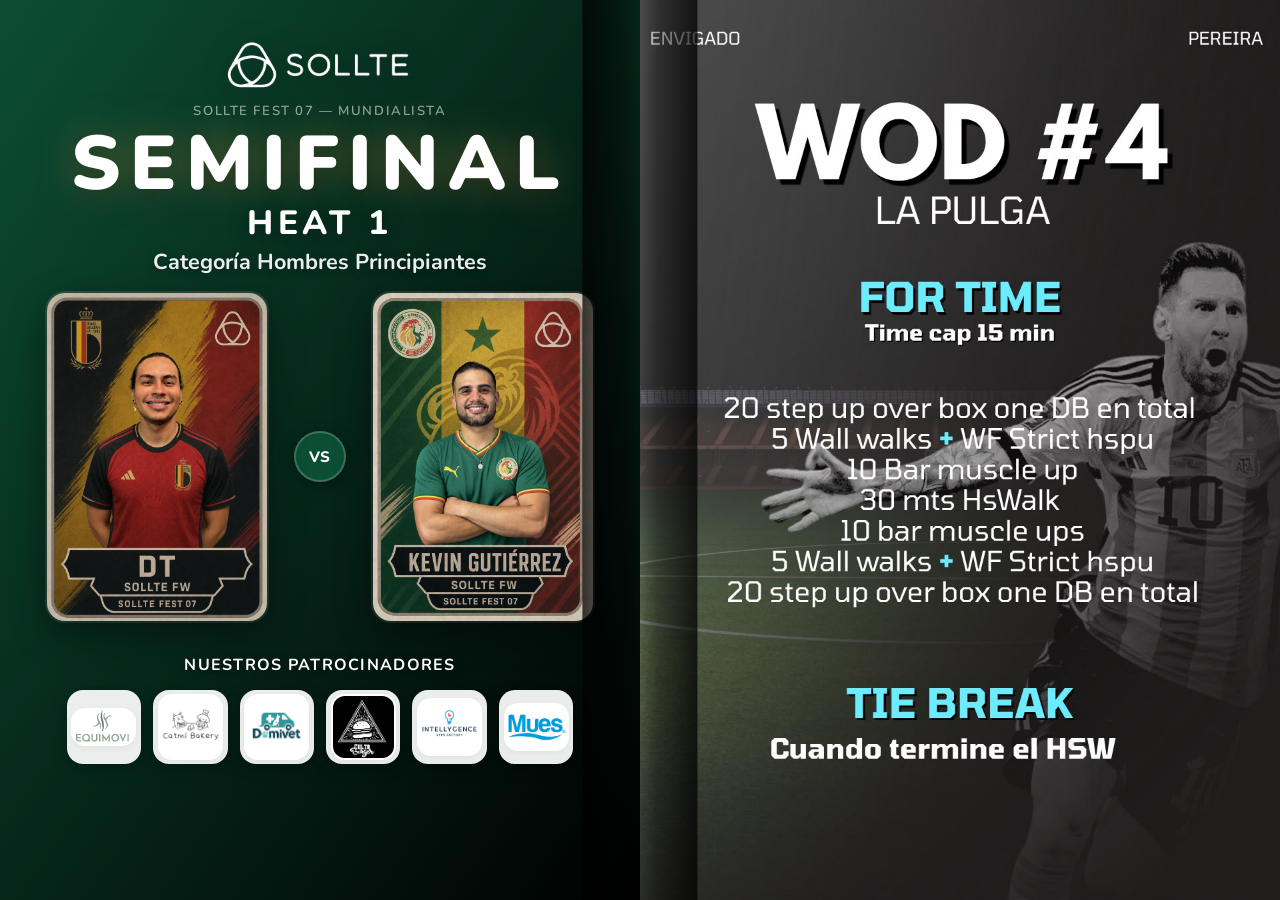
==== commit 3654a05f: "semifinal" ====
--- a/heat1/index.html
+++ b/heat1/index.html
@@ -24,9 +24,9 @@
             onerror="this.style.display='none'"
           />
           <p class="heat-eyebrow">Sollte Fest 07 — Mundialista</p>
-          <h1 class="heat-title" id="heatTitle">Heat</h1>
+          <p class="heat-semifinal" id="heatSemifinal">SEMIFINAL</p>
+          <h1 class="heat-heat-num" id="heatTitle">HEAT 1</h1>
           <p class="heat-category" id="heatCategory">Categoría</p>
-          <p class="heat-subtitle">Competidores de este heat</p>
         </header>
 
         <div class="heat-matchup" id="heatMatchup"></div>
--- a/style.css
+++ b/style.css
@@ -300,6 +300,41 @@
     backdrop-filter: blur(14px) saturate(1.2);
     width: 100%;
     position: relative;
+    overflow-x: auto;
+    -webkit-overflow-scrolling: touch;
+  }
+
+  .table-hint {
+    margin-bottom: 0.75rem;
+    padding: 0.65rem 0.85rem;
+    background: linear-gradient(135deg, rgba(12, 77, 53, 0.12), rgba(61, 212, 232, 0.1));
+    border: 1px solid rgba(12, 77, 53, 0.2);
+    border-radius: 10px;
+    font-size: 0.82rem;
+    line-height: 1.45;
+    color: var(--text-secondary);
+  }
+
+  .table-hint__text {
+    margin: 0;
+  }
+
+  .table-hint__scroll {
+    color: var(--accent-dark);
+    font-weight: 600;
+  }
+
+  .table-wrapper.is-scrollable::after {
+    content: '';
+    position: absolute;
+    top: 3.5rem;
+    right: 0;
+    width: 1.75rem;
+    height: calc(100% - 4.5rem);
+    pointer-events: none;
+    background: linear-gradient(to right, transparent, rgba(255, 255, 255, 0.92));
+    border-radius: 0 0 var(--radius) 0;
+    z-index: 1;
   }
   
   .update-info {
@@ -314,65 +349,157 @@
     backdrop-filter: blur(4px);
   }
   
-  /* Tabla responsiva sin scroll horizontal - nombres completos */
+  /* Tabla de resultados */
   #tablaResultados { 
     width:100%; 
+    min-width: 640px;
     border-collapse:collapse; 
     font-size:.9rem; 
-    table-layout: fixed;
+    table-layout: auto;
   }
   
   #tablaResultados thead th {
     text-align:left; 
-    padding:.65rem .6rem;
+    padding:.65rem .75rem;
     background:linear-gradient(135deg, #1b1b1b, #2d2d2d); 
     color:#fff;
     font-weight:600; 
     letter-spacing:.5px;
     border-bottom: 2px solid var(--accent);
-  }
-  
-  /* Definir anchos de columnas */
-  #tablaResultados th:nth-child(1), 
-  #tablaResultados td:nth-child(1) {
-    width: 60px; /* Columna del ranking */
-  }
-  
-  #tablaResultados th:nth-child(2), 
-  #tablaResultados td:nth-child(2) {
-    width: calc(100% - 120px); /* Columna del equipo (resto del espacio) */
-  }
-  
-  #tablaResultados th:nth-child(3), 
-  #tablaResultados td:nth-child(3) {
-    width: 60px; /* Columna del total */
+    white-space: nowrap;
+    border-right: 1px solid rgba(255, 255, 255, 0.08);
+  }
+
+  #tablaResultados thead th:last-child {
+    border-right: none;
+  }
+
+  #tablaResultados thead th.col-puntos {
+    color: #3dd4e8;
     text-align: center;
   }
+
+  #tablaResultados thead th.col-wod {
+    text-align: center;
+    min-width: 4.5rem;
+  }
+
+  #tablaResultados thead th.col-pos,
+  #tablaResultados thead th.col-country {
+    text-align: center;
+  }
+
+  #tablaResultados thead th .th-short {
+    display: none;
+  }
   
   #tablaResultados tbody td {
-    padding:.55rem .6rem;
+    padding:.55rem .75rem;
     border-bottom:1px solid var(--border);
     transition: var(--transition);
-    vertical-align: top; /* Cambiado a top para mejor alineación con múltiples líneas */
-  }
-  
-  #tablaResultados tbody tr:last-child td { border-bottom:none; }
-  #tablaResultados tbody tr { 
+    vertical-align: middle;
+    border-right: 1px solid rgba(0, 0, 0, 0.04);
+  }
+
+  #tablaResultados tbody td:last-child {
+    border-right: none;
+  }
+  
+  #tablaResultados tbody tr.team-row { 
     transition:var(--transition); 
-    cursor: pointer;
-  }
-  #tablaResultados tbody tr:hover { 
+    background: #fafafa;
+  }
+
+  #tablaResultados tbody tr.team-row:hover { 
     background: linear-gradient(90deg, #e8f2ee, #d4ebe3);
-    transform: translateX(2px);
-  }
-  
-  /* Estilos para filas desplegables */
-  .team-row {
-    background: #fafafa;
-  }
-  
-  .team-row:hover {
-    background: linear-gradient(90deg, #e8f2ee, #d4ebe3);
+  }
+
+  #tablaResultados tbody tr.team-row--expanded {
+    background: linear-gradient(90deg, #f5f0e4, #ebe4d4);
+    outline: 2px solid #4a90d9;
+    outline-offset: -2px;
+  }
+
+  #tablaResultados tbody tr.team-row--honorary {
+    background: linear-gradient(90deg, #fce4f0, #f8d4e8);
+  }
+
+  #tablaResultados tbody tr.team-row--honorary:hover {
+    background: linear-gradient(90deg, #f8d4e8, #f3c0db);
+  }
+
+  #tablaResultados tbody tr.team-row--honorary.team-row--expanded {
+    background: linear-gradient(90deg, #f8d4e8, #f3c0db);
+    outline-color: #e879a8;
+  }
+
+  #tablaResultados tbody tr.team-row--eliminated {
+    background: linear-gradient(90deg, #fde8e8, #fad4d4);
+  }
+
+  #tablaResultados tbody tr.team-row--eliminated:hover {
+    background: linear-gradient(90deg, #fad4d4, #f5bcbc);
+  }
+
+  #tablaResultados tbody tr.team-row--eliminated.team-row--expanded {
+    background: linear-gradient(90deg, #fad4d4, #f5bcbc);
+    outline-color: #e57373;
+  }
+
+  .team-name-cell {
+    display: flex;
+    flex-wrap: wrap;
+    align-items: center;
+    gap: 0.45rem 0.6rem;
+  }
+
+  .eliminado-banner {
+    margin-left: 0;
+    flex-shrink: 0;
+  }
+
+  .eliminado-banner .leader-ribbon {
+    font-size: 0.72rem;
+    padding: 0.1rem 0.65rem;
+    letter-spacing: 0.08em;
+  }
+
+  .pos-cell {
+    text-align: center;
+    white-space: nowrap;
+    min-width: 4.5rem;
+  }
+
+  .rank-medal {
+    margin-left: 0.15rem;
+    font-size: 0.95rem;
+    vertical-align: middle;
+  }
+
+  .country-cell {
+    text-align: center;
+    width: 3.5rem;
+  }
+
+  .country-flag {
+    font-size: 1.35rem;
+    line-height: 1;
+    display: inline-block;
+  }
+
+  .points-cell {
+    text-align: center;
+    font-weight: 700;
+    color: #c9a227;
+    min-width: 4.5rem;
+  }
+
+  .wod-pos-cell {
+    text-align: center;
+    white-space: nowrap;
+    min-width: 4.5rem;
+    color: var(--text);
+    font-weight: 500;
   }
   
   .team-name {
@@ -380,27 +507,38 @@
     font-weight: 600;
     color: var(--text);
     transition: var(--transition);
-    display: block;
-    word-wrap: break-word; /* Permite saltos de línea en palabras largas */
-    word-break: break-word; /* Rompe palabras muy largas si es necesario */
-    white-space: normal; /* Permite múltiples líneas */
-    line-height: 1.3; /* Mejor espaciado entre líneas */
-    min-height: 1.3em; /* Altura mínima para una línea */
+    display: inline-flex;
+    align-items: flex-start;
+    gap: 0.45rem;
+    text-align: left;
+    background: none;
+    border: none;
+    padding: 0;
+    font: inherit;
+    width: 100%;
+    word-wrap: break-word;
+    word-break: break-word;
+    white-space: normal;
+    line-height: 1.3;
   }
   
   .team-name:hover {
     color: var(--accent-dark);
   }
+
+  .team-name__text {
+    flex: 1;
+    min-width: 0;
+  }
   
   .expand-icon {
     display: inline-block;
-    margin-right: 0.5rem;
     transition: var(--transition);
     font-weight: bold;
-    color: var(--accent);
+    color: #3dd4e8;
     flex-shrink: 0;
-    vertical-align: top; /* Alinea el icono con la primera línea */
-    margin-top: 0.1rem; /* Ajuste fino para alineación */
+    margin-top: 0.1rem;
+    font-size: 0.7rem;
   }
   
   .expand-icon.expanded {
@@ -409,8 +547,6 @@
   
   .wod-details {
     display: none;
-    background: #f8f9fa;
-    border-left: 4px solid var(--accent);
   }
   
   .wod-details.show {
@@ -418,14 +554,45 @@
   }
   
   .wod-details td {
-    padding: 0.75rem 0.6rem;
-    background: #f8f9fa;
-    font-size: 0.85rem;
-    color: var(--text-secondary);
-  }
-  
-  .wod-details td:first-child {
-    padding-left: 2rem;
+    padding: 0.35rem 0.75rem 0.75rem;
+    background: transparent;
+    border-bottom: 1px solid var(--border);
+  }
+
+  .wod-details-panel {
+    background: #111;
+    color: #fff;
+    padding: 0.85rem 1.1rem;
+    border-radius: 10px;
+    margin: 0.15rem 0 0.25rem;
+  }
+
+  .wod-detail-line {
+    margin: 0.4rem 0;
+    line-height: 1.45;
+    font-size: 0.88rem;
+  }
+
+  .wod-detail-line:first-child {
+    margin-top: 0;
+  }
+
+  .wod-detail-line:last-child {
+    margin-bottom: 0;
+  }
+
+  .wod-detail-line__name {
+    color: #3dd4e8;
+    font-weight: 700;
+  }
+
+  .wod-detail-line__pos {
+    color: #ffd86b;
+    font-weight: 600;
+  }
+
+  .wod-detail-line__value {
+    color: rgba(255, 255, 255, 0.92);
   }
   
   .rank-badge {
@@ -438,8 +605,7 @@
     min-width:2rem; 
     text-align:center;
     transition: var(--transition);
-    vertical-align: top; /* Alinea con la primera línea del nombre */
-    margin-top: 0.1rem; /* Ajuste fino para alineación */
+    vertical-align: middle;
   }
   .top1 { 
     background: linear-gradient(135deg,#ffd700,#ffed4e); 
@@ -460,6 +626,54 @@
     box-shadow: 0 2px 8px rgba(205, 127, 50, 0.4);
   }
   
+  /* Móvil y pantallas estrechas: sin scroll horizontal */
+  @media (max-width: 640px) {
+    #tablaResultados {
+      min-width: 0;
+      width: 100%;
+    }
+
+    #tablaResultados thead th .th-full {
+      display: none;
+    }
+
+    #tablaResultados thead th .th-short {
+      display: inline;
+    }
+
+    #tablaResultados .col-wod,
+    #tablaResultados .wod-pos-cell {
+      display: none;
+    }
+
+    #tablaResultados thead th,
+    #tablaResultados tbody td {
+      padding: 0.42rem 0.32rem;
+    }
+
+    .pos-cell {
+      min-width: 0;
+      width: 2.6rem;
+    }
+
+    .country-cell {
+      width: 2.2rem;
+    }
+
+    .points-cell {
+      min-width: 0;
+      width: 2.5rem;
+    }
+
+    .table-wrapper {
+      overflow-x: visible;
+    }
+
+    .table-wrapper.is-scrollable::after {
+      display: none;
+    }
+  }
+
   /* Responsive - Mobile First */
   @media (max-width:480px){
     .results-header { 
@@ -498,45 +712,61 @@
       margin-top: 1rem;
     }
     
-    /* Ajustes específicos para móviles */
     #tablaResultados {
       font-size: 0.8rem;
     }
-    
-    #tablaResultados th:nth-child(1), 
-    #tablaResultados td:nth-child(1) {
-      width: 50px; /* Ranking más pequeño en móviles */
-    }
-    
-    #tablaResultados th:nth-child(2), 
-    #tablaResultados td:nth-child(2) {
-      width: calc(100% - 110px); /* Más espacio para nombres */
-    }
-    
-    #tablaResultados th:nth-child(3), 
-    #tablaResultados td:nth-child(3) {
-      width: 60px; /* Total */
-    }
-    
+
     #tablaResultados thead th,
     #tablaResultados tbody td {
-      padding: 0.4rem 0.3rem;
+      padding: 0.4rem 0.28rem;
+    }
+
+    #tablaResultados thead th.col-pos,
+    #tablaResultados thead th.col-country,
+    #tablaResultados thead th.col-puntos {
+      padding-left: 0.2rem;
+      padding-right: 0.2rem;
     }
     
     .team-name {
-      font-size: 0.75rem;
-      line-height: 1.2; /* Espaciado más compacto en móviles */
+      font-size: 0.78rem;
+      line-height: 1.2;
+      gap: 0.3rem;
     }
     
     .expand-icon {
-      margin-right: 0.3rem;
-      font-size: 0.8rem;
+      font-size: 0.65rem;
     }
     
     .rank-badge {
-      padding: 0.2rem 0.4rem;
-      min-width: 1.8rem;
-      font-size: 0.75rem;
+      padding: 0.18rem 0.35rem;
+      min-width: 1.6rem;
+      font-size: 0.72rem;
+    }
+
+    .rank-medal {
+      font-size: 0.8rem;
+    }
+
+    .country-cell {
+      padding-left: 0.15rem !important;
+      padding-right: 0.15rem !important;
+    }
+
+    .country-flag {
+      font-size: 1.1rem;
+    }
+
+    .points-cell {
+      font-size: 0.85rem;
+    }
+
+    .wod-details-panel {
+      padding: 0.7rem 0.85rem;
+    }
+
+    .wod-detail-line {
+      font-size: 0.8rem;
     }
   }
   
@@ -556,12 +786,54 @@
     }
     
     #tablaResultados {
-      font-size: 0.85rem;
+      font-size: 0.82rem;
+      min-width: 0;
+      width: 100%;
+    }
+
+    #tablaResultados thead th,
+    #tablaResultados tbody td {
+      padding: 0.45rem 0.4rem;
+    }
+
+    #tablaResultados thead th .th-full {
+      display: none;
+    }
+
+    #tablaResultados thead th .th-short {
+      display: inline;
+    }
+
+    #tablaResultados thead th.col-wod {
+      font-size: 0.72rem;
+      min-width: 2.8rem;
+      padding-left: 0.3rem;
+      padding-right: 0.3rem;
     }
     
     .team-name {
       font-size: 0.8rem;
       line-height: 1.25;
+    }
+
+    .pos-cell,
+    .points-cell,
+    .wod-pos-cell {
+      min-width: 2.6rem;
+    }
+
+    .country-cell {
+      width: 2.4rem;
+    }
+
+    .rank-badge {
+      padding: 0.2rem 0.38rem;
+      min-width: 1.7rem;
+      font-size: 0.78rem;
+    }
+
+    .rank-medal {
+      font-size: 0.85rem;
     }
   }
   
--- a/heat/heat.css
+++ b/heat/heat.css
@@ -92,33 +92,98 @@
   color: rgba(255, 255, 255, 0.55);
 }
 
-.heat-title {
+.heat-title,
+.heat-heat-num {
   margin: 0;
-  font-size: clamp(2.5rem, 7vw, 4.5rem);
+  font-size: clamp(1.35rem, 3.8vw, 2.1rem);
   font-weight: 800;
-  line-height: 1;
+  line-height: 1.05;
   color: #fff;
-  letter-spacing: -0.02em;
+  letter-spacing: 0.14em;
   text-shadow: 0 4px 20px rgba(0, 0, 0, 0.45);
 }
 
+.heat-semifinal {
+  margin: 0.15rem 0 0.35rem;
+  font-size: clamp(2.6rem, 7.5vw, 4.75rem);
+  font-weight: 900;
+  line-height: 0.95;
+  letter-spacing: 0.12em;
+  text-transform: uppercase;
+  color: #fff;
+  text-shadow:
+    0 0 40px rgba(255, 215, 100, 0.35),
+    0 4px 24px rgba(0, 0, 0, 0.5);
+}
+
 .heat-category {
-  margin: 0.5rem 0 0;
-  font-size: clamp(1rem, 2.4vw, 1.55rem);
+  margin: 0.45rem 0 0;
+  font-size: clamp(0.95rem, 2.2vw, 1.35rem);
   font-weight: 700;
-  color: #fff;
+  color: rgba(255, 255, 255, 0.92);
   text-shadow: 0 2px 10px rgba(0, 0, 0, 0.35);
   line-height: 1.25;
   max-width: 28ch;
 }
 
 .heat-subtitle {
-  margin: 0.45rem 0 0;
-  font-size: clamp(0.8rem, 1.8vw, 0.95rem);
-  font-weight: 600;
-  color: rgba(255, 255, 255, 0.65);
+  display: none;
+}
+
+/* Paginación WOD viewer (/wod1) */
+.heat-pager {
+  display: flex;
+  align-items: center;
+  justify-content: center;
+  gap: clamp(0.85rem, 2.5vw, 1.5rem);
+  width: 100%;
+  max-width: 520px;
+  margin: clamp(0.15rem, 0.8vw, 0.35rem) 0;
+}
+
+.heat-pager__btn {
+  display: flex;
+  align-items: center;
+  justify-content: center;
+  width: clamp(3rem, 7vw, 3.75rem);
+  height: clamp(3rem, 7vw, 3.75rem);
+  padding: 0;
+  border: 2px solid rgba(255, 255, 255, 0.22);
+  border-radius: 50%;
+  background: var(--accent);
+  color: #fff;
+  font-size: clamp(1.75rem, 4.5vw, 2.25rem);
+  font-weight: 700;
+  line-height: 1;
+  cursor: pointer;
+  box-shadow: 0 4px 16px rgba(0, 0, 0, 0.35);
+  transition: background 0.2s ease, transform 0.2s ease;
+  flex-shrink: 0;
+}
+
+.heat-pager__btn:hover {
+  background: var(--accent-dark);
+  transform: scale(1.05);
+}
+
+.heat-pager__btn:active {
+  transform: scale(0.97);
+}
+
+.heat-pager__btn:disabled {
+  opacity: 0.45;
+  cursor: not-allowed;
+  transform: none;
+}
+
+.heat-pager__indicator {
+  min-width: 5rem;
+  font-size: clamp(0.95rem, 2.2vw, 1.15rem);
+  font-weight: 800;
+  color: #fff;
+  text-align: center;
+  text-shadow: 0 2px 8px rgba(0, 0, 0, 0.35);
   letter-spacing: 0.04em;
-  text-transform: uppercase;
 }
 
 /* Patrocinadores — grid estático como index */
@@ -188,6 +253,7 @@
 }
 
 .heat-athlete__card {
+  position: relative;
   width: 100%;
   max-width: clamp(130px, 20vw, 220px);
   border-radius: clamp(12px, 2vw, 18px);
@@ -271,12 +337,16 @@
   margin-bottom: 0.5rem;
 }
 
-.heat-page--trio .heat-title {
-  font-size: clamp(2rem, 5.5vw, 3.5rem);
+.heat-page--trio .heat-semifinal {
+  font-size: clamp(2.1rem, 6vw, 3.75rem);
+}
+
+.heat-page--trio .heat-heat-num {
+  font-size: clamp(1.15rem, 3.2vw, 1.65rem);
 }
 
 .heat-page--trio .heat-category {
-  font-size: clamp(0.95rem, 2.2vw, 1.25rem);
+  font-size: clamp(0.9rem, 2vw, 1.15rem);
 }
 
 .heat-matchup--trio {
@@ -373,6 +443,12 @@
     gap: 0.55rem;
   }
 
+  .heat-pager__btn {
+    width: 2.85rem;
+    height: 2.85rem;
+    font-size: 1.65rem;
+  }
+
   .heat-matchup--trio {
     max-width: min(90vw, 300px);
     gap: 0.45rem 0.65rem;
@@ -384,12 +460,16 @@
 }
 
 @media (min-width: 1600px) {
-  .heat-title {
-    font-size: 5rem;
+  .heat-semifinal {
+    font-size: 5.25rem;
+  }
+
+  .heat-heat-num {
+    font-size: 2.35rem;
   }
 
   .heat-category {
-    font-size: 1.75rem;
+    font-size: 1.55rem;
   }
 
   .heat-matchup {
@@ -435,3 +515,220 @@
     max-width: 195px;
   }
 }
+
+/* ── WOD viewer (/wod1) — panel semifinal premium ── */
+.heat-page--wod-viewer .heat-panel--semifinal {
+  background:
+    radial-gradient(ellipse 90% 55% at 50% -5%, rgba(255, 200, 80, 0.18), transparent 55%),
+    radial-gradient(ellipse 70% 45% at 50% 105%, rgba(12, 77, 53, 0.45), transparent 60%),
+    linear-gradient(165deg, #0e5238 0%, #062318 42%, #010806 100%);
+}
+
+.heat-page--wod-viewer .heat-panel--semifinal::before {
+  content: "";
+  position: absolute;
+  inset: 0;
+  background:
+    repeating-linear-gradient(
+      -45deg,
+      transparent,
+      transparent 28px,
+      rgba(255, 215, 120, 0.025) 28px,
+      rgba(255, 215, 120, 0.025) 29px
+    );
+  pointer-events: none;
+  z-index: 0;
+}
+
+.heat-page--wod-viewer .heat-panel__inner--semifinal {
+  position: relative;
+  z-index: 1;
+  padding: clamp(0.5rem, 1.5vw, 1rem) clamp(0.75rem, 2vw, 1.25rem);
+  border: 1px solid rgba(255, 215, 120, 0.22);
+  border-radius: clamp(16px, 2.5vw, 24px);
+  background: rgba(0, 0, 0, 0.22);
+  box-shadow:
+    inset 0 1px 0 rgba(255, 255, 255, 0.08),
+    0 20px 50px rgba(0, 0, 0, 0.45),
+    0 0 60px rgba(255, 190, 60, 0.08);
+  backdrop-filter: blur(6px);
+}
+
+.heat-semifinal-frame {
+  position: absolute;
+  inset: clamp(0.35rem, 1.2vw, 0.65rem);
+  pointer-events: none;
+  z-index: 2;
+}
+
+.heat-semifinal-corner {
+  position: absolute;
+  width: clamp(28px, 4vw, 44px);
+  height: clamp(28px, 4vw, 44px);
+  border-color: rgba(255, 210, 90, 0.75);
+  border-style: solid;
+  opacity: 0.9;
+}
+
+.heat-semifinal-corner--tl {
+  top: 0;
+  left: 0;
+  border-width: 3px 0 0 3px;
+  border-radius: 6px 0 0 0;
+}
+
+.heat-semifinal-corner--tr {
+  top: 0;
+  right: 0;
+  border-width: 3px 3px 0 0;
+  border-radius: 0 6px 0 0;
+}
+
+.heat-semifinal-corner--bl {
+  bottom: 0;
+  left: 0;
+  border-width: 0 0 3px 3px;
+  border-radius: 0 0 0 6px;
+}
+
+.heat-semifinal-corner--br {
+  bottom: 0;
+  right: 0;
+  border-width: 0 3px 3px 0;
+  border-radius: 0 0 6px 0;
+}
+
+.heat-page--wod-viewer .heat-semifinal {
+  background: linear-gradient(180deg, #fff6cc 0%, #ffd966 35%, #e6b422 70%, #c9971a 100%);
+  -webkit-background-clip: text;
+  background-clip: text;
+  color: transparent;
+  filter: drop-shadow(0 4px 18px rgba(255, 200, 60, 0.45));
+  letter-spacing: 0.16em;
+}
+
+.heat-page--wod-viewer .heat-heat-num {
+  color: #fff;
+  letter-spacing: 0.2em;
+  font-size: clamp(1.25rem, 3.5vw, 1.95rem);
+  position: relative;
+  display: inline-block;
+  padding: 0.15rem 0;
+}
+
+.heat-page--wod-viewer .heat-heat-num::after {
+  content: "";
+  display: block;
+  width: 100%;
+  height: 2px;
+  margin-top: 0.35rem;
+  background: linear-gradient(90deg, transparent, rgba(255, 210, 90, 0.85), transparent);
+}
+
+.heat-page--wod-viewer .heat-category {
+  font-size: clamp(0.88rem, 2vw, 1.2rem);
+  color: rgba(255, 255, 255, 0.82);
+  letter-spacing: 0.03em;
+}
+
+.heat-page--wod-viewer .heat-header::before {
+  content: "★ RONDA ELIMINATORIA ★";
+  display: block;
+  margin-bottom: 0.5rem;
+  font-size: clamp(0.62rem, 1.4vw, 0.78rem);
+  font-weight: 800;
+  letter-spacing: 0.28em;
+  color: rgba(255, 215, 120, 0.75);
+}
+
+.heat-page--wod-viewer .heat-athlete__card {
+  padding: clamp(3px, 0.5vw, 5px);
+  background: linear-gradient(145deg, #ffe082, #ffd54f, #ffb300, #ffd54f, #ffe082);
+  border-radius: clamp(14px, 2.2vw, 20px);
+  overflow: visible;
+  box-shadow:
+    0 0 0 1px rgba(255, 255, 255, 0.35),
+    0 0 28px rgba(255, 190, 60, 0.35),
+    0 18px 42px rgba(0, 0, 0, 0.55);
+}
+
+.heat-page--wod-viewer .heat-athlete__card::before {
+  content: "";
+  position: absolute;
+  inset: clamp(5px, 0.7vw, 8px);
+  border: 1px solid rgba(255, 255, 255, 0.45);
+  border-radius: clamp(10px, 1.6vw, 14px);
+  pointer-events: none;
+  z-index: 2;
+}
+
+.heat-page--wod-viewer .heat-athlete__card::after {
+  content: "";
+  position: absolute;
+  inset: 0;
+  border-radius: inherit;
+  background: linear-gradient(
+    125deg,
+    rgba(255, 255, 255, 0.35) 0%,
+    transparent 35%,
+    transparent 65%,
+    rgba(255, 255, 255, 0.12) 100%
+  );
+  pointer-events: none;
+  z-index: 3;
+}
+
+.heat-page--wod-viewer .heat-athlete__card img {
+  border-radius: clamp(10px, 1.6vw, 14px);
+  position: relative;
+  z-index: 1;
+}
+
+.heat-page--wod-viewer .heat-athlete__card:hover {
+  transform: translateY(-6px) scale(1.03);
+  box-shadow:
+    0 0 0 1px rgba(255, 255, 255, 0.5),
+    0 0 40px rgba(255, 200, 60, 0.5),
+    0 24px 50px rgba(0, 0, 0, 0.6);
+}
+
+.heat-page--wod-viewer .heat-vs__badge {
+  background: linear-gradient(145deg, #ffe082, #ffb300);
+  color: #1a1200;
+  border-color: rgba(255, 255, 255, 0.45);
+  box-shadow:
+    0 0 20px rgba(255, 190, 60, 0.4),
+    0 4px 16px rgba(0, 0, 0, 0.4);
+  font-weight: 900;
+}
+
+.heat-page--wod-viewer .heat-pager__btn {
+  border-color: rgba(255, 210, 90, 0.35);
+  background: linear-gradient(145deg, #0e5238, #083828);
+  box-shadow:
+    0 0 16px rgba(255, 190, 60, 0.15),
+    0 4px 16px rgba(0, 0, 0, 0.35);
+}
+
+.heat-page--wod-viewer .heat-pager__btn:hover {
+  background: linear-gradient(145deg, #126844, #0c4d35);
+  box-shadow:
+    0 0 22px rgba(255, 190, 60, 0.25),
+    0 4px 16px rgba(0, 0, 0, 0.35);
+}
+
+.heat-page--wod-viewer .heat-pager__indicator {
+  color: rgba(255, 235, 180, 0.95);
+  letter-spacing: 0.08em;
+}
+
+.heat-page--wod-viewer .heat-sponsors__title {
+  color: rgba(255, 235, 180, 0.85);
+  letter-spacing: 0.14em;
+}
+
+.heat-page--wod-viewer .heat-sponsors .patrocinador-logo-box.heat-sponsor-box {
+  box-shadow:
+    0 4px 18px rgba(0, 0, 0, 0.25),
+    0 0 0 1px rgba(255, 215, 120, 0.2);
+}
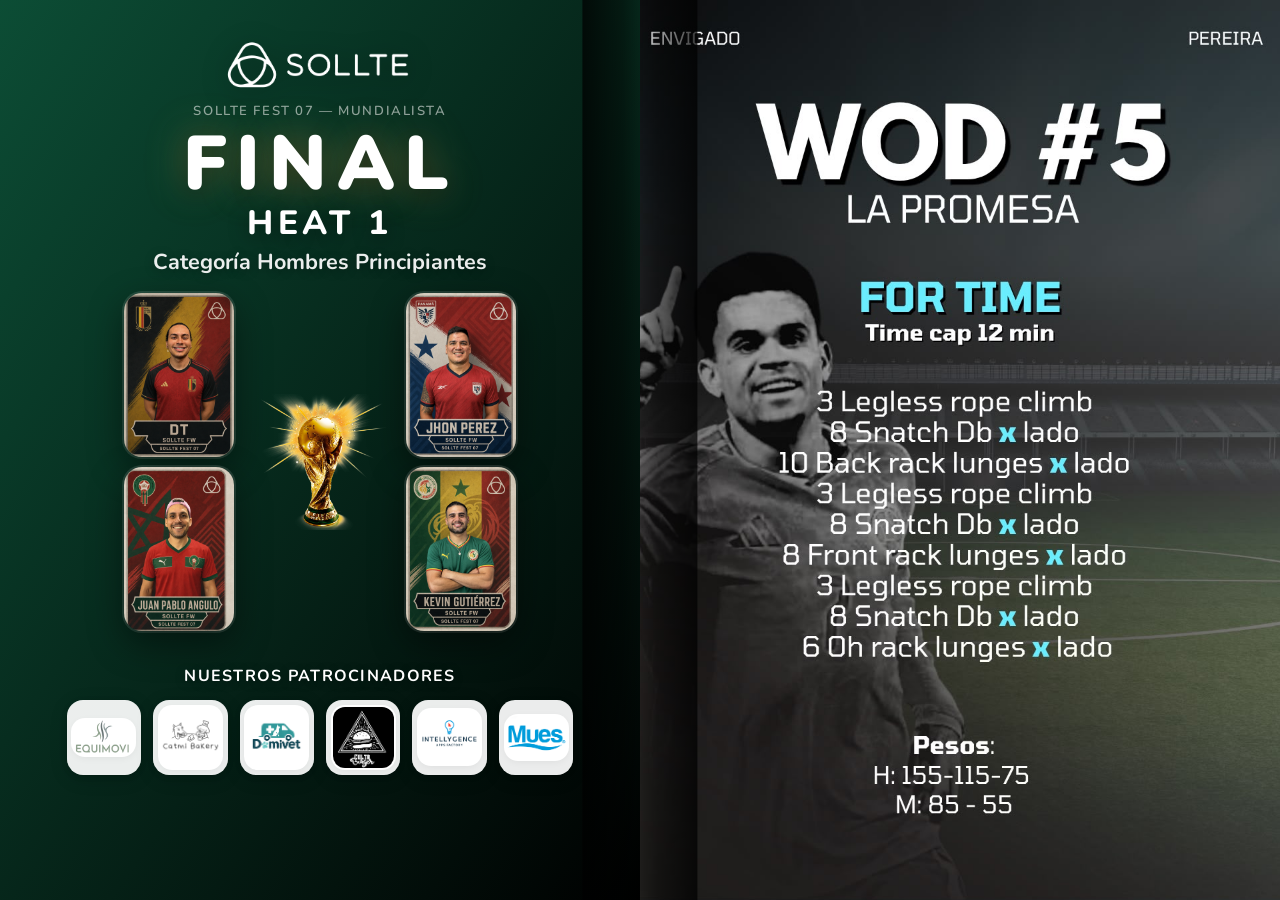
==== commit cab777f2: "Res 4" ====
--- a/heat1/index.html
+++ b/heat1/index.html
@@ -2,9 +2,9 @@
 <html lang="es">
 <head>
   <meta charset="UTF-8" />
-  <title>Heat — Sollte Fest 07</title>
+  <title>Final — Sollte Fest 07</title>
   <meta name="viewport" content="width=device-width, initial-scale=1" />
-  <meta name="description" content="Heat — Sollte Fest 07 — Mundialista" />
+  <meta name="description" content="Final — Sollte Fest 07 — Mundialista" />
   <meta name="theme-color" content="#0c4d35" />
   <link rel="preconnect" href="https://fonts.googleapis.com">
   <link rel="preconnect" href="https://fonts.gstatic.com" crossorigin>
@@ -12,7 +12,7 @@
   <link rel="stylesheet" href="../style.css">
   <link rel="stylesheet" href="../heat/heat.css">
 </head>
-<body class="heat-page">
+<body class="heat-page heat-page--final">
   <div class="heat-layout">
     <section class="heat-panel heat-panel--athletes" aria-labelledby="heatTitle">
       <div class="heat-panel__inner">
@@ -24,7 +24,7 @@
             onerror="this.style.display='none'"
           />
           <p class="heat-eyebrow">Sollte Fest 07 — Mundialista</p>
-          <p class="heat-semifinal" id="heatSemifinal">SEMIFINAL</p>
+          <p class="heat-final-label" id="heatFinal">FINAL</p>
           <h1 class="heat-heat-num" id="heatTitle">HEAT 1</h1>
           <p class="heat-category" id="heatCategory">Categoría</p>
         </header>
--- a/style.css
+++ b/style.css
@@ -464,6 +464,17 @@
     letter-spacing: 0.08em;
   }
 
+  .classificado-banner {
+    margin-left: 0;
+    flex-shrink: 0;
+  }
+
+  .classificado-banner .classificado-ribbon {
+    font-size: 0.72rem;
+    padding: 0.1rem 0.65rem;
+    letter-spacing: 0.08em;
+  }
+
   .pos-cell {
     text-align: center;
     white-space: nowrap;
--- a/heat/heat.css
+++ b/heat/heat.css
@@ -103,7 +103,8 @@
   text-shadow: 0 4px 20px rgba(0, 0, 0, 0.45);
 }
 
-.heat-semifinal {
+.heat-semifinal,
+.heat-final-label {
   margin: 0.15rem 0 0.35rem;
   font-size: clamp(2.6rem, 7.5vw, 4.75rem);
   font-weight: 900;
@@ -337,7 +338,8 @@
   margin-bottom: 0.5rem;
 }
 
-.heat-page--trio .heat-semifinal {
+.heat-page--trio .heat-semifinal,
+.heat-page--trio .heat-final-label {
   font-size: clamp(2.1rem, 6vw, 3.75rem);
 }
 
@@ -460,7 +462,8 @@
 }
 
 @media (min-width: 1600px) {
-  .heat-semifinal {
+  .heat-semifinal,
+  .heat-final-label {
     font-size: 5.25rem;
   }
 
@@ -516,15 +519,108 @@
   }
 }
 
-/* ── WOD viewer (/wod1) — panel semifinal premium ── */
+/* ── Final: 2 | copa | 2 ── */
+.heat-matchup--final {
+  display: grid;
+  grid-template-columns: minmax(0, 1fr) auto minmax(0, 1fr);
+  align-items: center;
+  gap: clamp(0.2rem, 0.8vw, 0.55rem);
+  width: 100%;
+  max-width: min(96vw, 540px);
+}
+
+.heat-matchup__side {
+  display: flex;
+  flex-direction: column;
+  align-items: center;
+  justify-content: center;
+  gap: clamp(0.35rem, 1vw, 0.65rem);
+}
+
+.heat-matchup__side--left {
+  align-items: flex-end;
+}
+
+.heat-matchup__side--right {
+  align-items: flex-start;
+}
+
+.heat-trophy {
+  display: flex;
+  align-items: center;
+  justify-content: center;
+  flex-shrink: 0;
+  align-self: center;
+  padding: 0;
+  z-index: 1;
+  background: transparent;
+}
+
+.heat-trophy__img {
+  display: block;
+  width: clamp(88px, 17vw, 155px);
+  height: auto;
+  max-height: clamp(120px, 22vh, 200px);
+  object-fit: contain;
+  object-position: center;
+  mix-blend-mode: screen;
+}
+
+.heat-page--final .heat-athlete__card {
+  max-width: clamp(68px, 13vw, 110px);
+}
+
+.heat-page--final .heat-athlete__card img {
+  border-radius: clamp(8px, 1.2vw, 12px);
+}
+
+/* ── WOD viewer (/wod1) — panel final premium, sin scroll ── */
+.heat-page--wod-viewer .heat-panel--athletes {
+  overflow: hidden;
+  padding: clamp(0.45rem, 1.2vw, 0.85rem) clamp(0.65rem, 2vw, 1.25rem);
+}
+
+.heat-page--wod-viewer .heat-panel__inner {
+  height: 100%;
+  max-height: 100%;
+  margin-top: 0;
+  gap: clamp(0.35rem, 1vh, 0.55rem);
+}
+
+.heat-page--wod-viewer .heat-panel--final,
 .heat-page--wod-viewer .heat-panel--semifinal {
+  overflow: hidden;
+}
+
+.heat-page--wod-viewer .heat-panel__inner--final,
+.heat-page--wod-viewer .heat-panel__inner--semifinal {
+  position: relative;
+  z-index: 1;
+  flex: 1;
+  min-height: 0;
+  display: flex;
+  flex-direction: column;
+  justify-content: space-between;
+  gap: clamp(0.35rem, 1vh, 0.65rem);
+  padding: clamp(0.45rem, 1.2vw, 0.85rem) clamp(0.55rem, 1.5vw, 1rem);
+  border: 1px solid rgba(255, 215, 120, 0.28);
+  border-radius: clamp(14px, 2vw, 22px);
+  background: rgba(0, 0, 0, 0.28);
+  box-shadow:
+    inset 0 1px 0 rgba(255, 255, 255, 0.1),
+    0 16px 40px rgba(0, 0, 0, 0.45),
+    0 0 50px rgba(255, 190, 60, 0.1);
+  backdrop-filter: blur(8px);
+}
+
+.heat-page--wod-viewer .heat-panel--final {
   background:
-    radial-gradient(ellipse 90% 55% at 50% -5%, rgba(255, 200, 80, 0.18), transparent 55%),
-    radial-gradient(ellipse 70% 45% at 50% 105%, rgba(12, 77, 53, 0.45), transparent 60%),
+    radial-gradient(ellipse 90% 55% at 50% -5%, rgba(255, 200, 80, 0.22), transparent 55%),
+    radial-gradient(ellipse 70% 45% at 50% 105%, rgba(12, 77, 53, 0.5), transparent 60%),
     linear-gradient(165deg, #0e5238 0%, #062318 42%, #010806 100%);
 }
 
-.heat-page--wod-viewer .heat-panel--semifinal::before {
+.heat-page--wod-viewer .heat-panel--final::before {
   content: "";
   position: absolute;
   inset: 0;
@@ -533,87 +629,100 @@
       -45deg,
       transparent,
       transparent 28px,
-      rgba(255, 215, 120, 0.025) 28px,
-      rgba(255, 215, 120, 0.025) 29px
+      rgba(255, 215, 120, 0.03) 28px,
+      rgba(255, 215, 120, 0.03) 29px
     );
   pointer-events: none;
   z-index: 0;
 }
 
-.heat-page--wod-viewer .heat-panel__inner--semifinal {
-  position: relative;
-  z-index: 1;
-  padding: clamp(0.5rem, 1.5vw, 1rem) clamp(0.75rem, 2vw, 1.25rem);
-  border: 1px solid rgba(255, 215, 120, 0.22);
-  border-radius: clamp(16px, 2.5vw, 24px);
-  background: rgba(0, 0, 0, 0.22);
-  box-shadow:
-    inset 0 1px 0 rgba(255, 255, 255, 0.08),
-    0 20px 50px rgba(0, 0, 0, 0.45),
-    0 0 60px rgba(255, 190, 60, 0.08);
-  backdrop-filter: blur(6px);
-}
-
-.heat-semifinal-frame {
+.heat-final-frame {
   position: absolute;
-  inset: clamp(0.35rem, 1.2vw, 0.65rem);
+  inset: clamp(0.3rem, 1vw, 0.55rem);
   pointer-events: none;
   z-index: 2;
 }
 
-.heat-semifinal-corner {
+.heat-final-corner {
   position: absolute;
-  width: clamp(28px, 4vw, 44px);
-  height: clamp(28px, 4vw, 44px);
-  border-color: rgba(255, 210, 90, 0.75);
+  width: clamp(24px, 3.5vw, 40px);
+  height: clamp(24px, 3.5vw, 40px);
+  border-color: rgba(255, 210, 90, 0.8);
   border-style: solid;
-  opacity: 0.9;
-}
-
-.heat-semifinal-corner--tl {
+  opacity: 0.95;
+}
+
+.heat-final-corner--tl {
   top: 0;
   left: 0;
   border-width: 3px 0 0 3px;
   border-radius: 6px 0 0 0;
 }
 
-.heat-semifinal-corner--tr {
+.heat-final-corner--tr {
   top: 0;
   right: 0;
   border-width: 3px 3px 0 0;
   border-radius: 0 6px 0 0;
 }
 
-.heat-semifinal-corner--bl {
+.heat-final-corner--bl {
   bottom: 0;
   left: 0;
   border-width: 0 0 3px 3px;
   border-radius: 0 0 0 6px;
 }
 
-.heat-semifinal-corner--br {
+.heat-final-corner--br {
   bottom: 0;
   right: 0;
   border-width: 0 3px 3px 0;
   border-radius: 0 0 6px 0;
 }
 
-.heat-page--wod-viewer .heat-semifinal {
+.heat-page--wod-viewer .heat-final-label {
   background: linear-gradient(180deg, #fff6cc 0%, #ffd966 35%, #e6b422 70%, #c9971a 100%);
   -webkit-background-clip: text;
   background-clip: text;
   color: transparent;
   filter: drop-shadow(0 4px 18px rgba(255, 200, 60, 0.45));
   letter-spacing: 0.16em;
+  margin: 0;
+  font-size: clamp(2rem, 5.5vh, 3.25rem);
+  line-height: 1;
+}
+
+.heat-page--wod-viewer .heat-header--final,
+.heat-page--wod-viewer .heat-header {
+  flex-shrink: 0;
+}
+
+.heat-page--wod-viewer .heat-header::before {
+  content: "★ GRAN FINAL ★";
+  display: block;
+  margin-bottom: 0.25rem;
+  font-size: clamp(0.58rem, 1.2vh, 0.72rem);
+  font-weight: 800;
+  letter-spacing: 0.26em;
+  color: rgba(255, 215, 120, 0.78);
+}
+
+.heat-page--wod-viewer .heat-logo--final,
+.heat-page--wod-viewer .heat-logo {
+  max-width: clamp(90px, 14vh, 140px);
+  margin-bottom: 0.2rem;
+}
+
+.heat-page--wod-viewer .heat-eyebrow {
+  margin: 0;
+  font-size: clamp(0.6rem, 1.2vh, 0.72rem);
 }
 
 .heat-page--wod-viewer .heat-heat-num {
   color: #fff;
-  letter-spacing: 0.2em;
-  font-size: clamp(1.25rem, 3.5vw, 1.95rem);
-  position: relative;
-  display: inline-block;
-  padding: 0.15rem 0;
+  letter-spacing: 0.18em;
+  font-size: clamp(1rem, 2.8vh, 1.55rem);
+  margin: 0.15rem 0 0;
 }
 
 .heat-page--wod-viewer .heat-heat-num::after {
@@ -621,43 +730,53 @@
   display: block;
   width: 100%;
   height: 2px;
-  margin-top: 0.35rem;
+  margin-top: 0.25rem;
   background: linear-gradient(90deg, transparent, rgba(255, 210, 90, 0.85), transparent);
 }
 
 .heat-page--wod-viewer .heat-category {
-  font-size: clamp(0.88rem, 2vw, 1.2rem);
+  font-size: clamp(0.75rem, 1.6vh, 0.95rem);
   color: rgba(255, 255, 255, 0.82);
-  letter-spacing: 0.03em;
-}
-
-.heat-page--wod-viewer .heat-header::before {
-  content: "★ RONDA ELIMINATORIA ★";
-  display: block;
-  margin-bottom: 0.5rem;
-  font-size: clamp(0.62rem, 1.4vw, 0.78rem);
-  font-weight: 800;
-  letter-spacing: 0.28em;
-  color: rgba(255, 215, 120, 0.75);
+  margin-top: 0.2rem;
+  max-width: none;
+}
+
+.heat-page--wod-viewer .heat-matchup--final {
+  flex: 1;
+  min-height: 0;
+  max-width: 100%;
+  align-self: center;
+  margin: 0;
+  gap: clamp(0.15rem, 0.6vh, 0.35rem);
+}
+
+.heat-page--wod-viewer .heat-trophy {
+  filter: drop-shadow(0 0 18px rgba(255, 200, 70, 0.35));
+}
+
+.heat-page--wod-viewer .heat-trophy__img {
+  width: clamp(78px, 14vh, 128px);
+  max-height: clamp(110px, 20vh, 175px);
 }
 
 .heat-page--wod-viewer .heat-athlete__card {
-  padding: clamp(3px, 0.5vw, 5px);
+  padding: clamp(2px, 0.4vw, 4px);
   background: linear-gradient(145deg, #ffe082, #ffd54f, #ffb300, #ffd54f, #ffe082);
-  border-radius: clamp(14px, 2.2vw, 20px);
+  border-radius: clamp(10px, 1.6vw, 14px);
   overflow: visible;
+  max-width: clamp(58px, 11vh, 88px);
   box-shadow:
     0 0 0 1px rgba(255, 255, 255, 0.35),
-    0 0 28px rgba(255, 190, 60, 0.35),
-    0 18px 42px rgba(0, 0, 0, 0.55);
+    0 0 20px rgba(255, 190, 60, 0.3),
+    0 10px 24px rgba(0, 0, 0, 0.5);
 }
 
 .heat-page--wod-viewer .heat-athlete__card::before {
   content: "";
   position: absolute;
-  inset: clamp(5px, 0.7vw, 8px);
-  border: 1px solid rgba(255, 255, 255, 0.45);
-  border-radius: clamp(10px, 1.6vw, 14px);
+  inset: clamp(4px, 0.6vw, 6px);
+  border: 1px solid rgba(255, 255, 255, 0.42);
+  border-radius: clamp(7px, 1.2vw, 10px);
   pointer-events: none;
   z-index: 2;
 }
@@ -669,40 +788,26 @@
   border-radius: inherit;
   background: linear-gradient(
     125deg,
-    rgba(255, 255, 255, 0.35) 0%,
-    transparent 35%,
+    rgba(255, 255, 255, 0.32) 0%,
+    transparent 40%,
     transparent 65%,
-    rgba(255, 255, 255, 0.12) 100%
+    rgba(255, 255, 255, 0.1) 100%
   );
   pointer-events: none;
   z-index: 3;
 }
 
-.heat-page--wod-viewer .heat-athlete__card img {
-  border-radius: clamp(10px, 1.6vw, 14px);
-  position: relative;
-  z-index: 1;
-}
-
-.heat-page--wod-viewer .heat-athlete__card:hover {
-  transform: translateY(-6px) scale(1.03);
-  box-shadow:
-    0 0 0 1px rgba(255, 255, 255, 0.5),
-    0 0 40px rgba(255, 200, 60, 0.5),
-    0 24px 50px rgba(0, 0, 0, 0.6);
-}
-
-.heat-page--wod-viewer .heat-vs__badge {
-  background: linear-gradient(145deg, #ffe082, #ffb300);
-  color: #1a1200;
-  border-color: rgba(255, 255, 255, 0.45);
-  box-shadow:
-    0 0 20px rgba(255, 190, 60, 0.4),
-    0 4px 16px rgba(0, 0, 0, 0.4);
-  font-weight: 900;
+.heat-page--wod-viewer .heat-pager--final,
+.heat-page--wod-viewer .heat-pager {
+  flex-shrink: 0;
+  margin: 0;
+  max-width: 100%;
 }
 
 .heat-page--wod-viewer .heat-pager__btn {
+  width: clamp(2.4rem, 5vh, 3rem);
+  height: clamp(2.4rem, 5vh, 3rem);
+  font-size: clamp(1.35rem, 3vh, 1.75rem);
   border-color: rgba(255, 210, 90, 0.35);
   background: linear-gradient(145deg, #0e5238, #083828);
   box-shadow:
@@ -710,25 +815,22 @@
     0 4px 16px rgba(0, 0, 0, 0.35);
 }
 
-.heat-page--wod-viewer .heat-pager__btn:hover {
-  background: linear-gradient(145deg, #126844, #0c4d35);
-  box-shadow:
-    0 0 22px rgba(255, 190, 60, 0.25),
-    0 4px 16px rgba(0, 0, 0, 0.35);
-}
-
 .heat-page--wod-viewer .heat-pager__indicator {
   color: rgba(255, 235, 180, 0.95);
-  letter-spacing: 0.08em;
-}
-
-.heat-page--wod-viewer .heat-sponsors__title {
-  color: rgba(255, 235, 180, 0.85);
-  letter-spacing: 0.14em;
-}
-
-.heat-page--wod-viewer .heat-sponsors .patrocinador-logo-box.heat-sponsor-box {
-  box-shadow:
-    0 4px 18px rgba(0, 0, 0, 0.25),
-    0 0 0 1px rgba(255, 215, 120, 0.2);
-}
+  font-size: clamp(0.8rem, 1.8vh, 1rem);
+}
+
+.heat-page--wod-viewer .heat-sponsors {
+  display: none;
+}
+
+@media (min-width: 1600px) {
+  .heat-page--wod-viewer .heat-trophy__img {
+    width: 138px;
+    max-height: 190px;
+  }
+
+  .heat-page--wod-viewer .heat-athlete__card {
+    max-width: 96px;
+  }
+}
